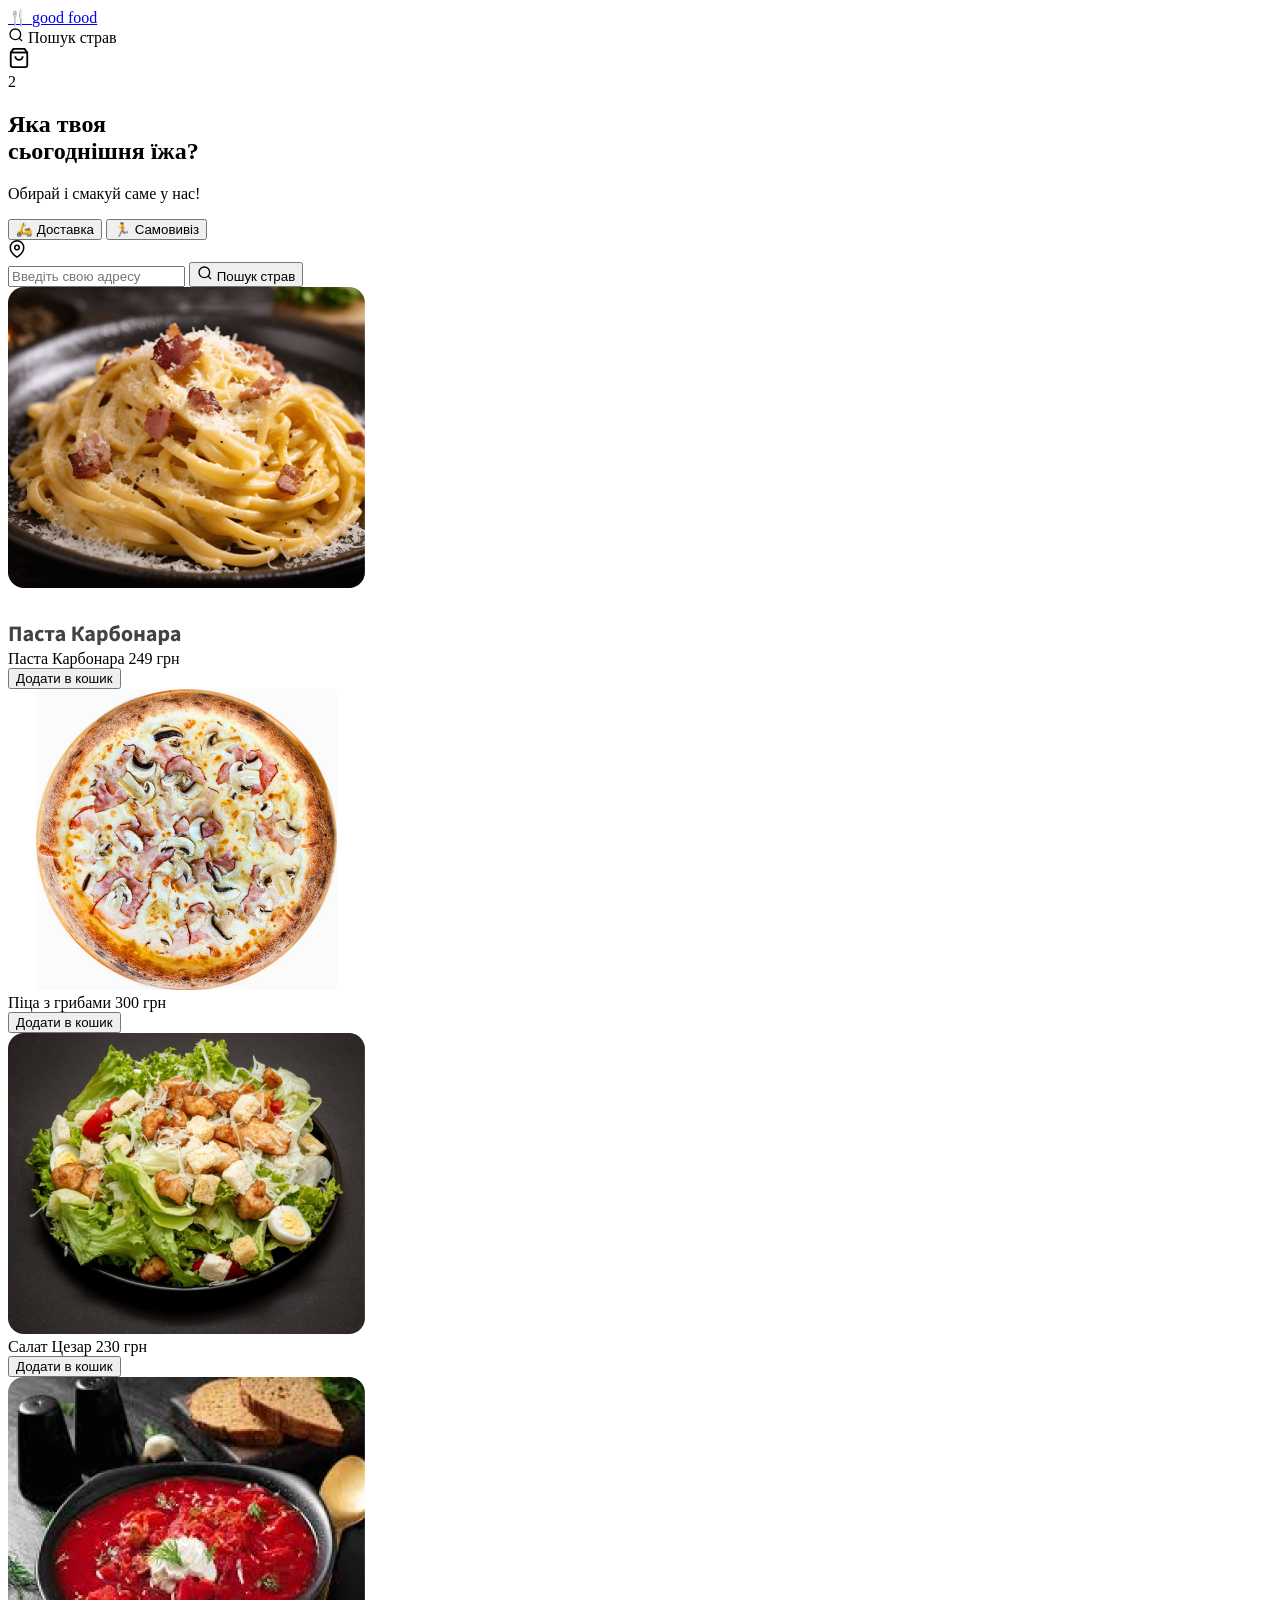
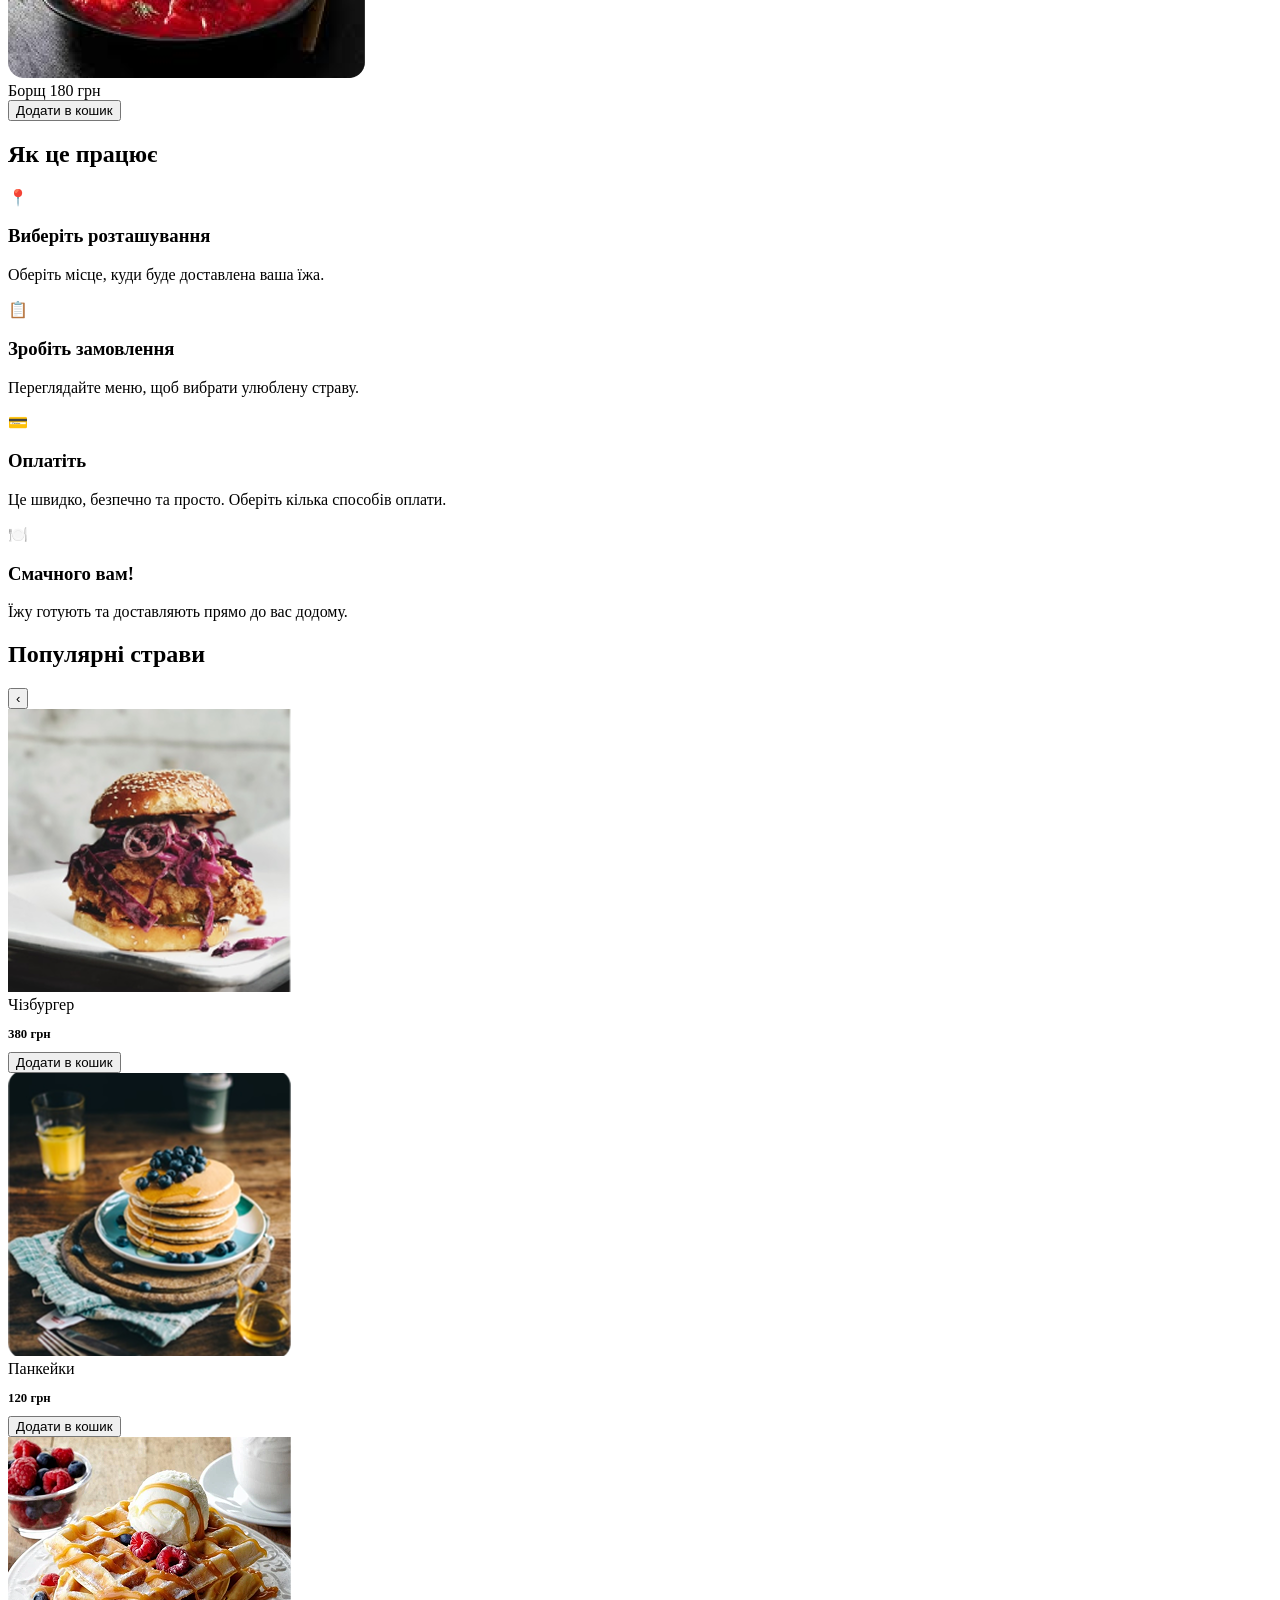
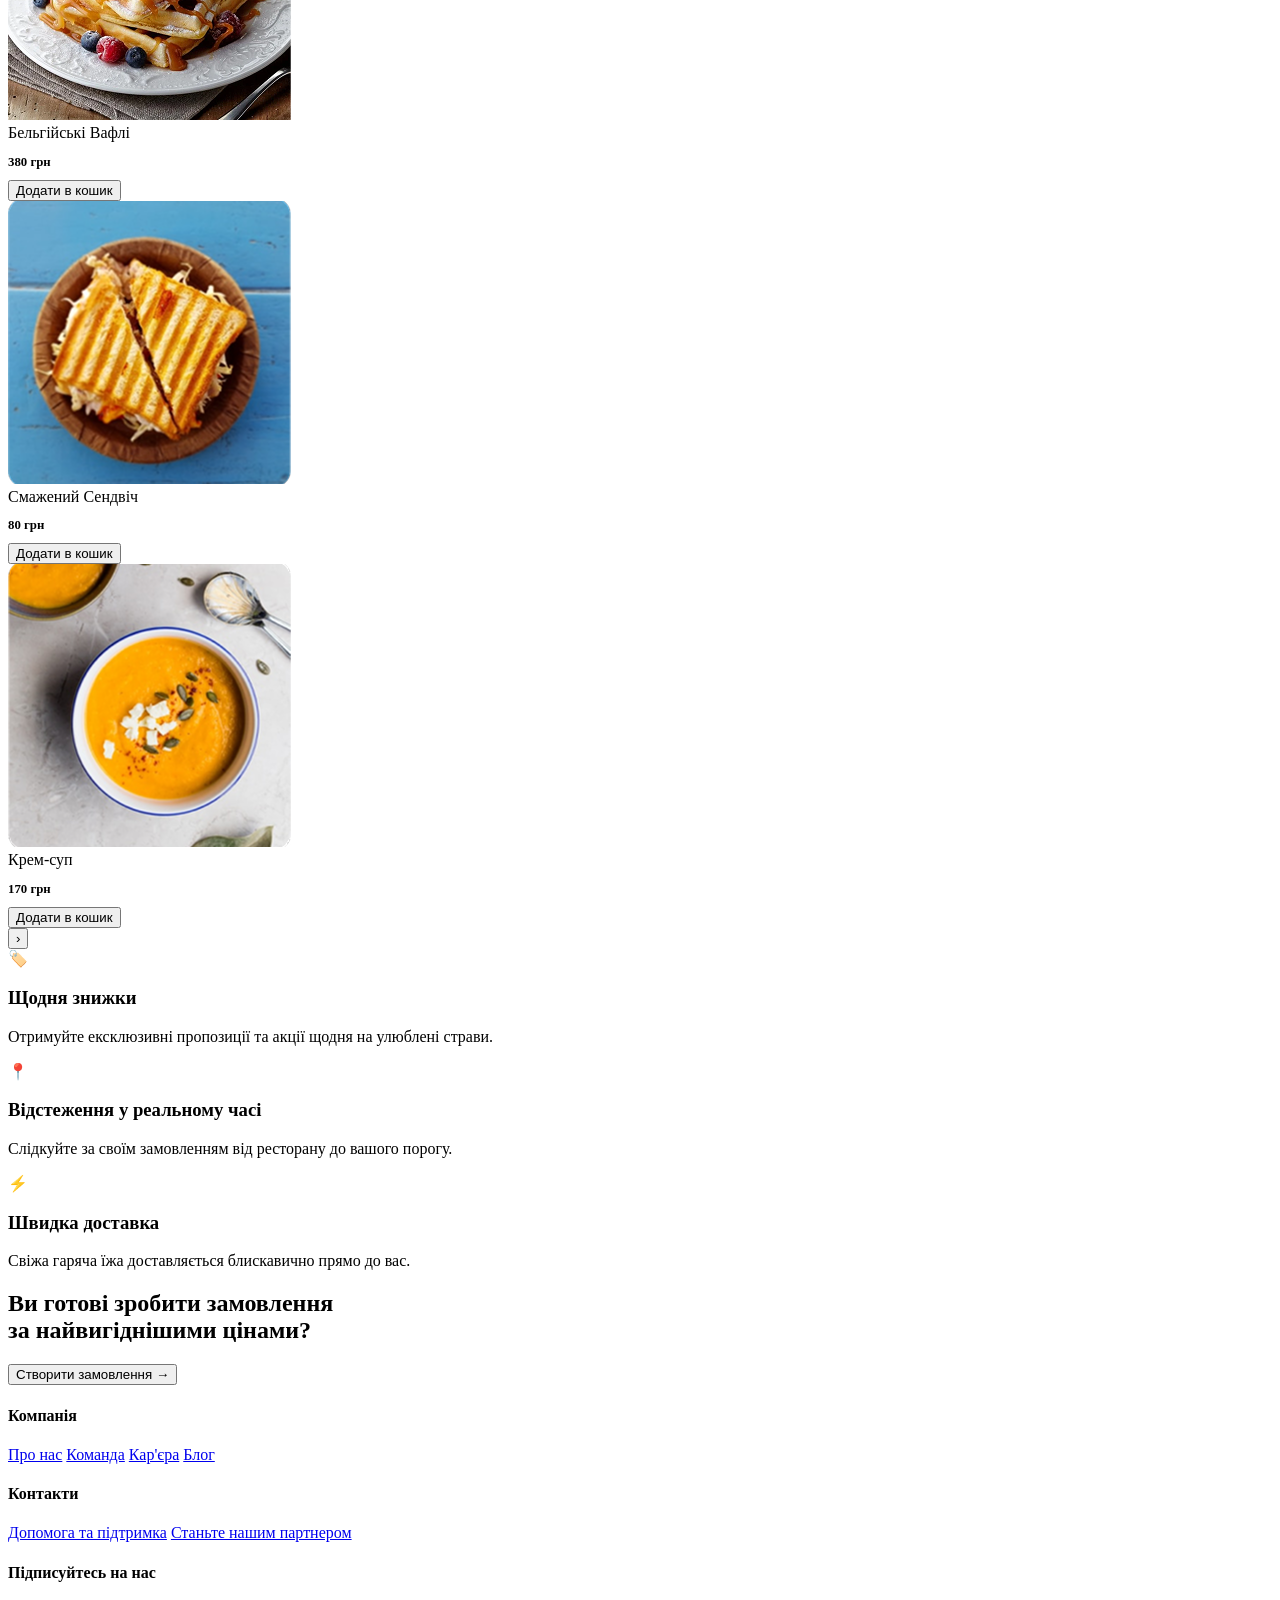
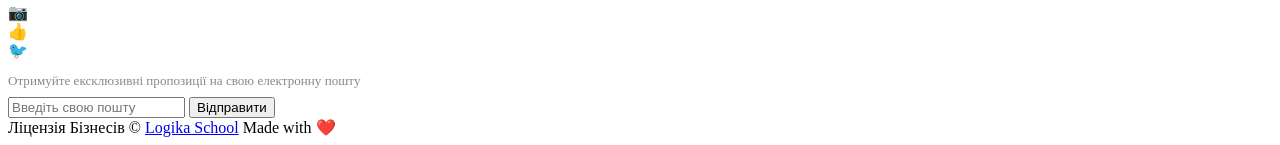
==== index.html @ 07106f4e "add" ====
<!DOCTYPE html>
<html lang="uk">
<head>
  <meta charset="UTF-8" />
  <meta name="viewport" content="width=device-width, initial-scale=1.0" />
  <title>Good Food — Яка твоя сьогоднішня їжа?</title>
  <link href="https://fonts.googleapis.com/css2?family=Nunito:wght@400;600;700;800;900&family=Playfair+Display:wght@700;900&display=swap" rel="stylesheet" />
  <link rel="stylesheet" href="style.css" />
</head>
<body>

<nav>
    <a class="logo" href="#">
        <span class="logo-icon">🍴</span>
        <span> good <span>food </span></span>
    </a>
    <div class="nav-right">
        <div class="nav-search">
            <svg width="16" height="16" fill="none" stroke="currentColor" stroke-width="2" viewBox="0 0 24 24"><circle cx="11" cy="11" r="8"/><path d="m21 21-4.35-4.35"/></svg>
      Пошук страв
    </div>
    <div class="nav-cart">
      <svg width="22" height="22" fill="none" stroke="currentColor" stroke-width="2" viewBox="0 0 24 24"><path d="M6 2 3 6v14a2 2 0 0 0 2 2h14a2 2 0 0 0 2-2V6l-3-4Z"/><line x1="3" y1="6" x2="21" y2="6"/><path d="M16 10a4 4 0 0 1-8 0"/></svg>
      <div class="cart-badge">2</div>
        </div>
    </div>
</nav>

<section class="hero">
    <div class="hero-content">
        <h1>Яка твоя<br>сьогоднішня їжа?</h1>
        <p class="hero-sub">Обирай і смакуй саме у нас!</p>
        <div class="delivery-tabs">
            <button class="tab-btn active">🛵 Доставка</button>
      <button class="tab-btn">🏃 Самовивіз</button>
    </div>
    <div class="search-bar">
      <div class="location-icon">
        <svg width="18" height="18" fill="none" stroke="currentColor" stroke-width="2" viewBox="0 0 24 24"><path d="M21 10c0 7-9 13-9 13s-9-6-9-13a9 9 0 0 1 18 0Z"/><circle cx="12" cy="10" r="3"/></svg>
      </div>
      <input type="text" placeholder="Введіть свою адресу" />
      <button class="search-btn">
        <svg width="16" height="16" fill="none" stroke="currentColor" stroke-width="2" viewBox="0 0 24 24"><circle cx="11" cy="11" r="8"/><path d="m21 21-4.35-4.35"/></svg>
        Пошук страв
      </button>
        </div>
    </div>
</section>

<section class="section">
  <div class="dishes-grid">

    <div class="dish-card">
      <img class="dish-img" src="./img/Flash Deal Card.png" alt="Паста Карбонара" />
      <div class="dish-info">
        <div class="dish-meta">
          <span class="dish-name">Паста Карбонара</span>
          <span class="dish-price">249 грн</span>
        </div>
        <button class="add-btn">Додати в кошик</button>
      </div>
    </div>

    <div class="dish-card">
      <img class="dish-img" src="./img/Flash Deal Card (1).png" alt="Піца з грибами" />
      <div class="dish-info">
        <div class="dish-meta">
          <span class="dish-name">Піца з грибами</span>
          <span class="dish-price">300 грн</span>
        </div>
        <button class="add-btn">Додати в кошик</button>
      </div>
    </div>

    <div class="dish-card">
      <img class="dish-img" src="./img/Flash Deal Card (2).png" alt="Салат Цезар" />
      <div class="dish-info">
        <div class="dish-meta">
          <span class="dish-name">Салат Цезар</span>
          <span class="dish-price">230 грн</span>
        </div>
        <button class="add-btn">Додати в кошик</button>
      </div>
    </div>

    <div class="dish-card">
      <img class="dish-img" src="./img/Flash Deal Card (3).png" alt="Борщ" />
      <div class="dish-info">
        <div class="dish-meta">
          <span class="dish-name">Борщ</span>
          <span class="dish-price">180 грн</span>
        </div>
        <button class="add-btn">Додати в кошик</button>
      </div>
    </div>

  </div>
</section>

<section class="how-section">
  <h2 class="section-title">Як це працює</h2>
  <div class="steps-grid">
    <div class="step">
      <div class="step-icon">📍</div>
      <h3>Виберіть розташування</h3>
      <p>Оберіть місце, куди буде доставлена ваша їжа.</p>
    </div>
    <div class="step">
      <div class="step-icon">📋</div>
      <h3>Зробіть замовлення</h3>
      <p>Переглядайте меню, щоб вибрати улюблену страву.</p>
    </div>
    <div class="step">
      <div class="step-icon">💳</div>
      <h3>Оплатіть</h3>
      <p>Це швидко, безпечно та просто. Оберіть кілька способів оплати.</p>
    </div>
    <div class="step">
      <div class="step-icon">🍽️</div>
      <h3>Смачного вам!</h3>
      <p>Їжу готують та доставляють прямо до вас додому.</p>
    </div>
  </div>
</section>

<section class="popular-section">
  <h2 class="section-title">Популярні страви</h2>
  <div class="carousel-wrapper">
    <button class="carousel-btn prev">&#8249;</button>
    <div class="carousel">

      <div class="dish-card">
        <img class="dish-img" src="./img/Rectangle 336.png" alt="Чізбургер" />
        <div class="dish-info">
          <div class="dish-meta">
            <span class="dish-name">Чізбургер</span>
          </div>
          <p style="font-size:.8rem;color:var(--gray);margin-bottom:10px;font-weight:700;">380 грн</p>
          <button class="add-btn">Додати в кошик</button>
        </div>
      </div>

      <div class="dish-card">
        <img class="dish-img" src="./img/Rectangle 336 (1).png" alt="Панкейки" />
        <div class="dish-info">
          <div class="dish-meta">
            <span class="dish-name">Панкейки</span>
          </div>
          <p style="font-size:.8rem;color:var(--gray);margin-bottom:10px;font-weight:700;">120 грн</p>
          <button class="add-btn">Додати в кошик</button>
        </div>
      </div>

      <div class="dish-card">
        <img class="dish-img" src="./img/Rectangle 336 (2).png" alt="Бельгійські Вафлі" />
        <div class="dish-info">
          <div class="dish-meta">
            <span class="dish-name">Бельгійські Вафлі</span>
          </div>
          <p style="font-size:.8rem;color:var(--gray);margin-bottom:10px;font-weight:700;">380 грн</p>
          <button class="add-btn">Додати в кошик</button>
        </div>
      </div>

      <div class="dish-card">
        <img class="dish-img" src="./img/Rectangle 336 (3).png" alt="Смажений Сендвіч" />
        <div class="dish-info">
          <div class="dish-meta">
            <span class="dish-name">Смажений Сендвіч</span>
          </div>
          <p style="font-size:.8rem;color:var(--gray);margin-bottom:10px;font-weight:700;">80 грн</p>
          <button class="add-btn">Додати в кошик</button>
        </div>
      </div>

      <div class="dish-card">
        <img class="dish-img" src="./img/Rectangle 336 (4).png" alt="Крем-суп" />
        <div class="dish-info">
          <div class="dish-meta">
            <span class="dish-name">Крем-суп</span>
          </div>
          <p style="font-size:.8rem;color:var(--gray);margin-bottom:10px;font-weight:700;">170 грн</p>
          <button class="add-btn">Додати в кошик</button>
        </div>
      </div>

    </div>
    <button class="carousel-btn next">&#8250;</button>
  </div>
</section>

<section class="perks-section">
  <div class="perks-banner">
    <div class="perk">
      <div class="perk-icon">🏷️</div>
      <div>
        <h3>Щодня знижки</h3>
        <p>Отримуйте ексклюзивні пропозиції та акції щодня на улюблені страви.</p>
      </div>
    </div>
    <div class="perk">
      <div class="perk-icon">📍</div>
      <div>
        <h3>Відстеження у реальному часі</h3>
        <p>Слідкуйте за своїм замовленням від ресторану до вашого порогу.</p>
      </div>
    </div>
    <div class="perk">
      <div class="perk-icon">⚡</div>
      <div>
        <h3>Швидка доставка</h3>
        <p>Свіжа гаряча їжа доставляється блискавично прямо до вас.</p>
      </div>
    </div>
  </div>
</section>

<section class="cta-section">
  <div class="cta-bg"></div>
  <div class="cta-content">
    <h2>Ви готові зробити замовлення<br>за найвигіднішими цінами?</h2>
    <button class="cta-btn">Створити замовлення &rarr;</button>
  </div>
</section>

<footer>
  <div class="footer-grid">
    <div class="footer-col">
      <h4>Компанія</h4>
      <a href="#">Про нас</a>
      <a href="#">Команда</a>
      <a href="#">Кар'єра</a>
      <a href="#">Блог</a>
    </div>
    <div class="footer-col">
      <h4>Контакти</h4>
      <a href="#">Допомога та підтримка</a>
      <a href="#">Станьте нашим партнером</a>
    </div>
    <div class="footer-col">
      <h4>Підписуйтесь на нас</h4>
      <div class="social-icons">
        <div class="social-icon">📷</div>
        <div class="social-icon">👍</div>
        <div class="social-icon">🐦</div>
      </div>
      <p style="font-size:.82rem;color:#888;margin-bottom:8px;">Отримуйте ексклюзивні пропозиції на свою електронну пошту</p>
      <div class="newsletter-row">
        <input type="email" placeholder="Введіть свою пошту" />
        <button class="newsletter-btn">Відправити</button>
      </div>
    </div>
  </div>
  <div class="footer-bottom">
    <span>Ліцензія Бізнесів &copy; <a href="#">Logika School</a></span>
    <span>Made with ❤️</span>
  </div>
</footer>

<script>
  // Delivery tabs
  document.querySelectorAll('.tab-btn').forEach(btn => {
    btn.addEventListener('click', () => {
      document.querySelectorAll('.tab-btn').forEach(b => b.classList.remove('active'));
      btn.classList.add('active');
    });
  });

  // Cart counter
  let count = 2;
  const badge = document.querySelector('.cart-badge');
  document.querySelectorAll('.add-btn').forEach(btn => {
    btn.addEventListener('click', () => {
      count++;
      badge.textContent = count;
      btn.textContent = '✓ Додано!';
      btn.style.background = 'var(--red-orange)';
      btn.style.color = 'white';
      setTimeout(() => {
        btn.textContent = 'Додати в кошик';
        btn.style.background = '';
        btn.style.color = '';
      }, 1500);
    });
  });
</script>
</body>
</html>
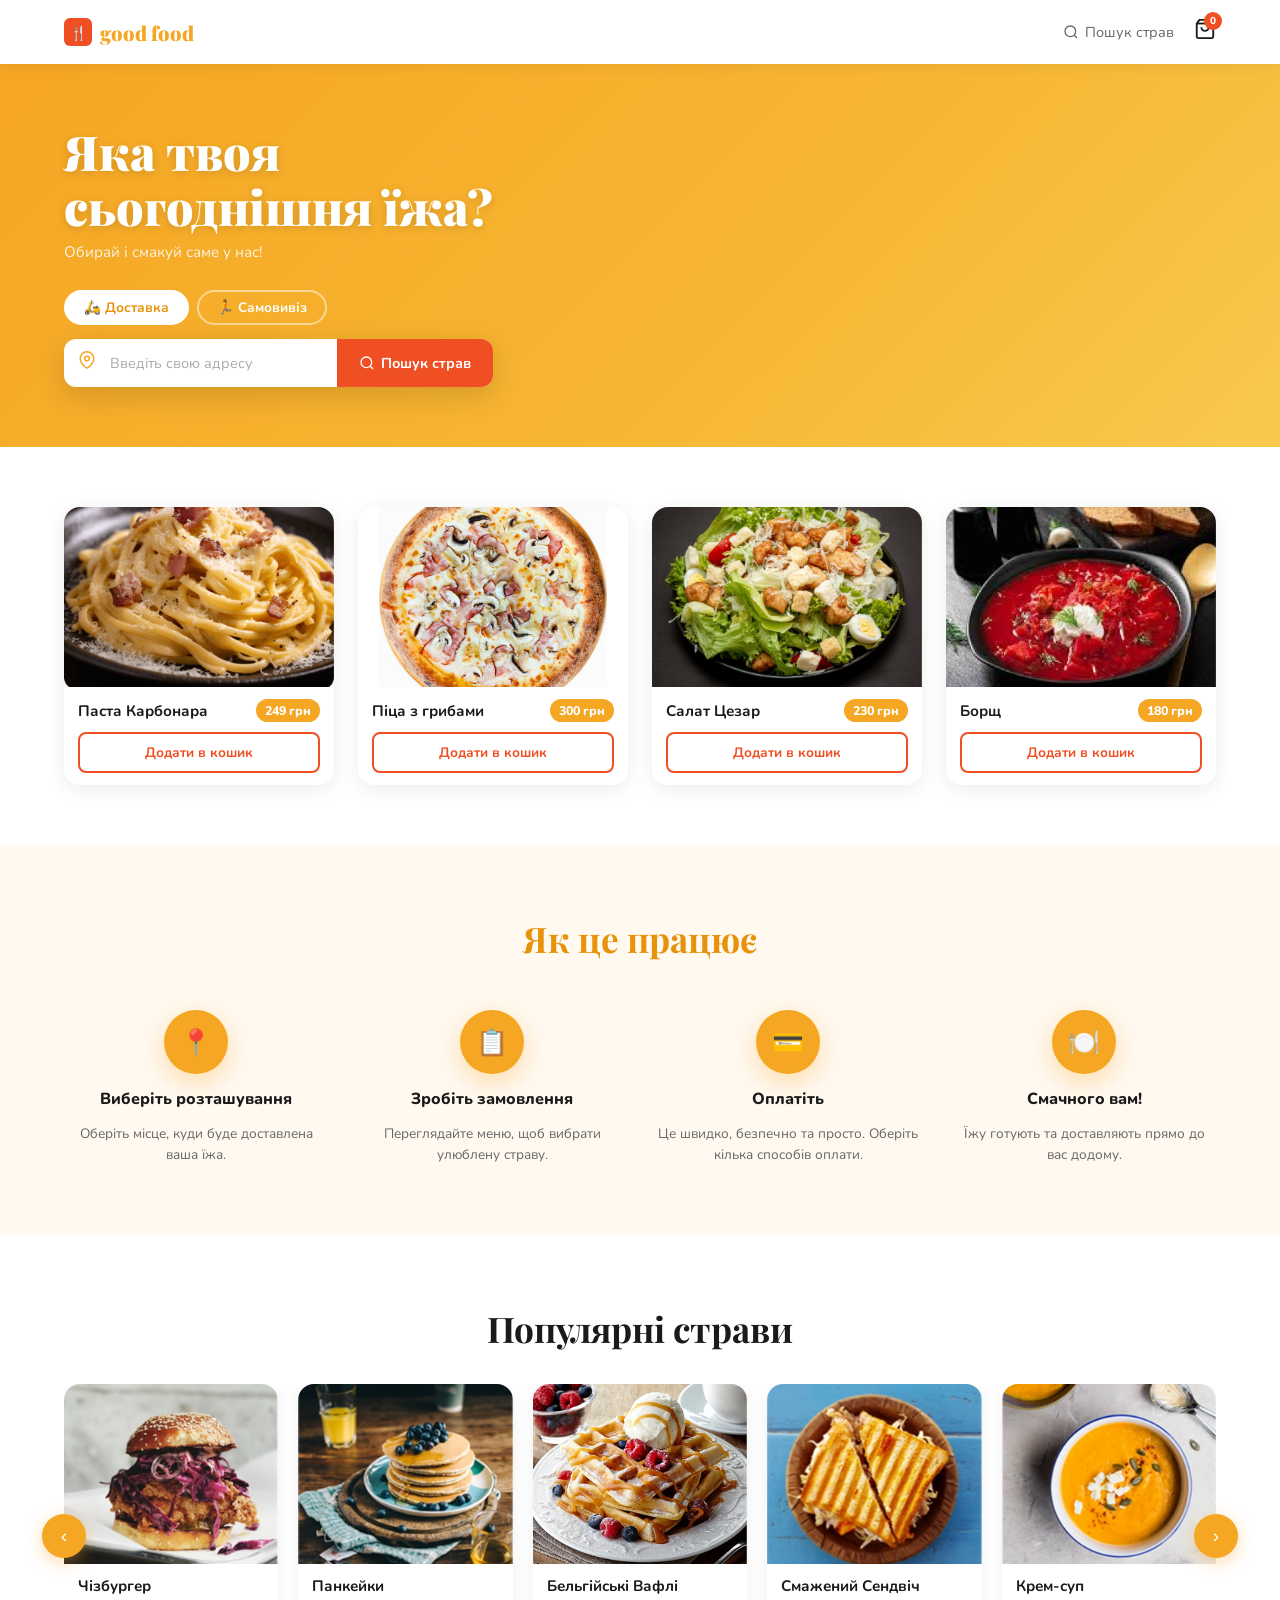
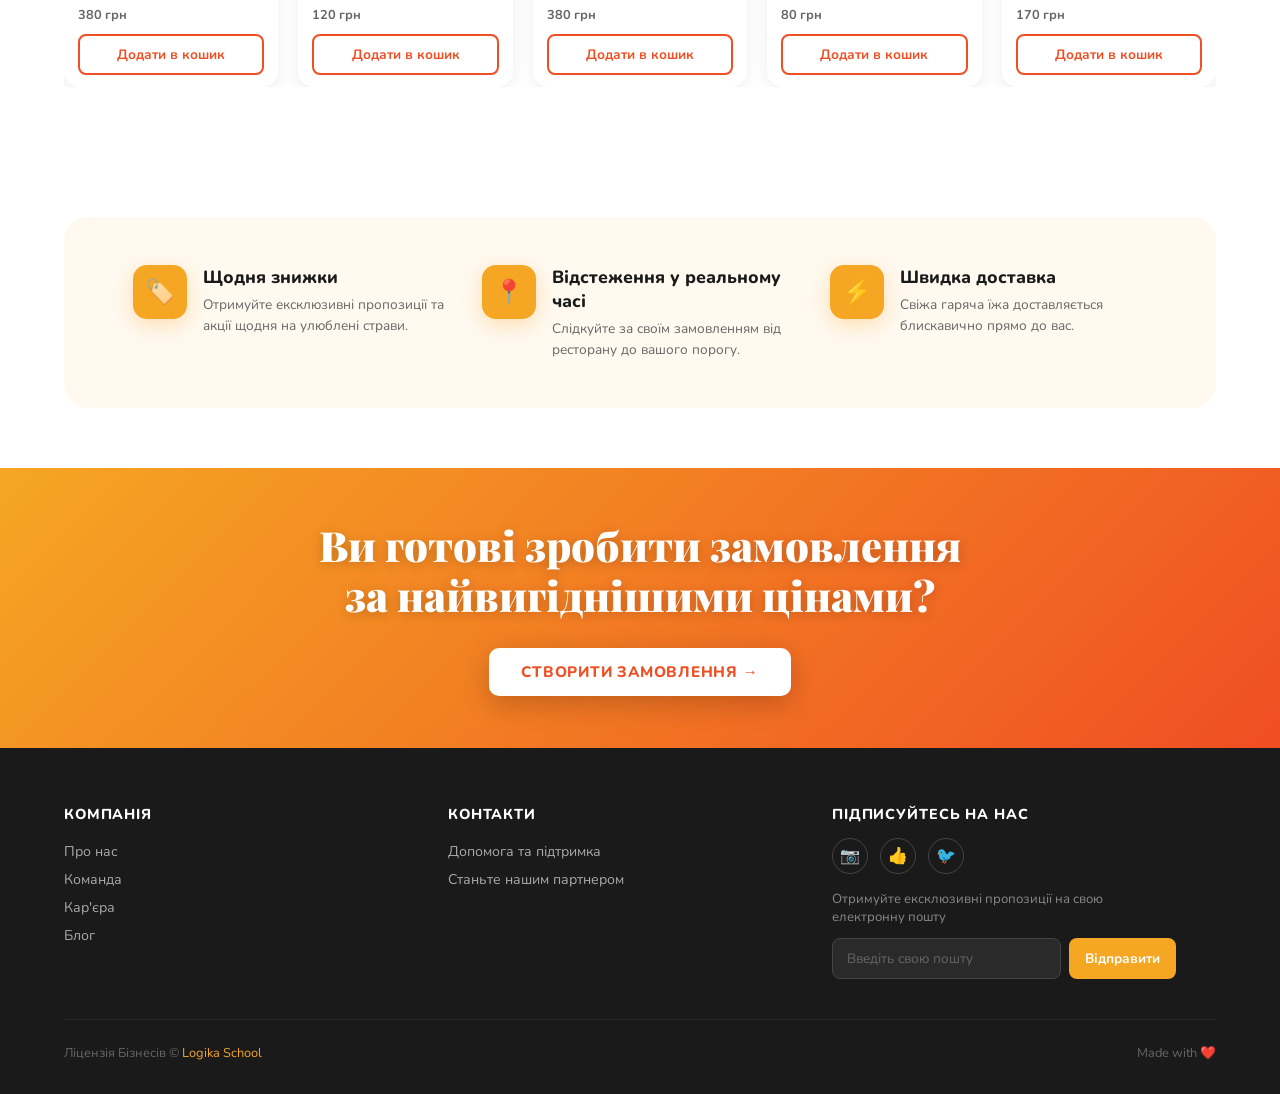
==== commit 66431c69: "add products.json and update index.html" ====
--- a/index.html
+++ b/index.html
@@ -10,28 +10,28 @@
 <body>
 
 <nav>
-    <a class="logo" href="#">
-        <span class="logo-icon">🍴</span>
-        <span> good <span>food </span></span>
-    </a>
-    <div class="nav-right">
-        <div class="nav-search">
-            <svg width="16" height="16" fill="none" stroke="currentColor" stroke-width="2" viewBox="0 0 24 24"><circle cx="11" cy="11" r="8"/><path d="m21 21-4.35-4.35"/></svg>
+  <a class="logo" href="#">
+    <span class="logo-icon">🍴</span>
+    <span>good <span>food</span></span>
+  </a>
+  <div class="nav-right">
+    <div class="nav-search">
+      <svg width="16" height="16" fill="none" stroke="currentColor" stroke-width="2" viewBox="0 0 24 24"><circle cx="11" cy="11" r="8"/><path d="m21 21-4.35-4.35"/></svg>
       Пошук страв
     </div>
     <div class="nav-cart">
       <svg width="22" height="22" fill="none" stroke="currentColor" stroke-width="2" viewBox="0 0 24 24"><path d="M6 2 3 6v14a2 2 0 0 0 2 2h14a2 2 0 0 0 2-2V6l-3-4Z"/><line x1="3" y1="6" x2="21" y2="6"/><path d="M16 10a4 4 0 0 1-8 0"/></svg>
-      <div class="cart-badge">2</div>
-        </div>
-    </div>
+      <div class="cart-badge">0</div>
+    </div>
+  </div>
 </nav>
 
 <section class="hero">
-    <div class="hero-content">
-        <h1>Яка твоя<br>сьогоднішня їжа?</h1>
-        <p class="hero-sub">Обирай і смакуй саме у нас!</p>
-        <div class="delivery-tabs">
-            <button class="tab-btn active">🛵 Доставка</button>
+  <div class="hero-content">
+    <h1>Яка твоя<br>сьогоднішня їжа?</h1>
+    <p class="hero-sub">Обирай і смакуй саме у нас!</p>
+    <div class="delivery-tabs">
+      <button class="tab-btn active">🛵 Доставка</button>
       <button class="tab-btn">🏃 Самовивіз</button>
     </div>
     <div class="search-bar">
@@ -43,58 +43,13 @@
         <svg width="16" height="16" fill="none" stroke="currentColor" stroke-width="2" viewBox="0 0 24 24"><circle cx="11" cy="11" r="8"/><path d="m21 21-4.35-4.35"/></svg>
         Пошук страв
       </button>
-        </div>
-    </div>
-</section>
-
+    </div>
+  </div>
+</section>
+
+<!-- Featured: картки рендеряться з products.json -->
 <section class="section">
-  <div class="dishes-grid">
-
-    <div class="dish-card">
-      <img class="dish-img" src="./img/Flash Deal Card.png" alt="Паста Карбонара" />
-      <div class="dish-info">
-        <div class="dish-meta">
-          <span class="dish-name">Паста Карбонара</span>
-          <span class="dish-price">249 грн</span>
-        </div>
-        <button class="add-btn">Додати в кошик</button>
-      </div>
-    </div>
-
-    <div class="dish-card">
-      <img class="dish-img" src="./img/Flash Deal Card (1).png" alt="Піца з грибами" />
-      <div class="dish-info">
-        <div class="dish-meta">
-          <span class="dish-name">Піца з грибами</span>
-          <span class="dish-price">300 грн</span>
-        </div>
-        <button class="add-btn">Додати в кошик</button>
-      </div>
-    </div>
-
-    <div class="dish-card">
-      <img class="dish-img" src="./img/Flash Deal Card (2).png" alt="Салат Цезар" />
-      <div class="dish-info">
-        <div class="dish-meta">
-          <span class="dish-name">Салат Цезар</span>
-          <span class="dish-price">230 грн</span>
-        </div>
-        <button class="add-btn">Додати в кошик</button>
-      </div>
-    </div>
-
-    <div class="dish-card">
-      <img class="dish-img" src="./img/Flash Deal Card (3).png" alt="Борщ" />
-      <div class="dish-info">
-        <div class="dish-meta">
-          <span class="dish-name">Борщ</span>
-          <span class="dish-price">180 грн</span>
-        </div>
-        <button class="add-btn">Додати в кошик</button>
-      </div>
-    </div>
-
-  </div>
+  <div class="dishes-grid" id="featured-grid"></div>
 </section>
 
 <section class="how-section">
@@ -123,68 +78,12 @@
   </div>
 </section>
 
+<!-- Popular: картки рендеряться з products.json -->
 <section class="popular-section">
   <h2 class="section-title">Популярні страви</h2>
   <div class="carousel-wrapper">
     <button class="carousel-btn prev">&#8249;</button>
-    <div class="carousel">
-
-      <div class="dish-card">
-        <img class="dish-img" src="./img/Rectangle 336.png" alt="Чізбургер" />
-        <div class="dish-info">
-          <div class="dish-meta">
-            <span class="dish-name">Чізбургер</span>
-          </div>
-          <p style="font-size:.8rem;color:var(--gray);margin-bottom:10px;font-weight:700;">380 грн</p>
-          <button class="add-btn">Додати в кошик</button>
-        </div>
-      </div>
-
-      <div class="dish-card">
-        <img class="dish-img" src="./img/Rectangle 336 (1).png" alt="Панкейки" />
-        <div class="dish-info">
-          <div class="dish-meta">
-            <span class="dish-name">Панкейки</span>
-          </div>
-          <p style="font-size:.8rem;color:var(--gray);margin-bottom:10px;font-weight:700;">120 грн</p>
-          <button class="add-btn">Додати в кошик</button>
-        </div>
-      </div>
-
-      <div class="dish-card">
-        <img class="dish-img" src="./img/Rectangle 336 (2).png" alt="Бельгійські Вафлі" />
-        <div class="dish-info">
-          <div class="dish-meta">
-            <span class="dish-name">Бельгійські Вафлі</span>
-          </div>
-          <p style="font-size:.8rem;color:var(--gray);margin-bottom:10px;font-weight:700;">380 грн</p>
-          <button class="add-btn">Додати в кошик</button>
-        </div>
-      </div>
-
-      <div class="dish-card">
-        <img class="dish-img" src="./img/Rectangle 336 (3).png" alt="Смажений Сендвіч" />
-        <div class="dish-info">
-          <div class="dish-meta">
-            <span class="dish-name">Смажений Сендвіч</span>
-          </div>
-          <p style="font-size:.8rem;color:var(--gray);margin-bottom:10px;font-weight:700;">80 грн</p>
-          <button class="add-btn">Додати в кошик</button>
-        </div>
-      </div>
-
-      <div class="dish-card">
-        <img class="dish-img" src="./img/Rectangle 336 (4).png" alt="Крем-суп" />
-        <div class="dish-info">
-          <div class="dish-meta">
-            <span class="dish-name">Крем-суп</span>
-          </div>
-          <p style="font-size:.8rem;color:var(--gray);margin-bottom:10px;font-weight:700;">170 грн</p>
-          <button class="add-btn">Додати в кошик</button>
-        </div>
-      </div>
-
-    </div>
+    <div class="carousel" id="popular-carousel"></div>
     <button class="carousel-btn next">&#8250;</button>
   </div>
 </section>
@@ -258,31 +157,73 @@
 </footer>
 
 <script>
-  // Delivery tabs
+  // ─── Завантаження продуктів з JSON ───
+  let cartCount = 0;
+  const badge = document.querySelector('.cart-badge');
+
+  function createFeaturedCard(p) {
+    return `
+      <div class="dish-card">
+        <img class="dish-img" src="${p.image}" alt="${p.name}" />
+        <div class="dish-info">
+          <div class="dish-meta">
+            <span class="dish-name">${p.name}</span>
+            <span class="dish-price">${p.price} грн</span>
+          </div>
+          <button class="add-btn">Додати в кошик</button>
+        </div>
+      </div>`;
+  }
+
+  function createPopularCard(p) {
+    return `
+      <div class="dish-card">
+        <img class="dish-img" src="${p.image}" alt="${p.name}" />
+        <div class="dish-info">
+          <div class="dish-meta">
+            <span class="dish-name">${p.name}</span>
+          </div>
+          <p style="font-size:.8rem;color:var(--gray);margin-bottom:10px;font-weight:700;">${p.price} грн</p>
+          <button class="add-btn">Додати в кошик</button>
+        </div>
+      </div>`;
+  }
+
+  function bindAddButtons() {
+    document.querySelectorAll('.add-btn').forEach(btn => {
+      btn.addEventListener('click', () => {
+        cartCount++;
+        badge.textContent = cartCount;
+        btn.textContent = '✓ Додано!';
+        btn.style.background = 'var(--red-orange)';
+        btn.style.color = 'white';
+        setTimeout(() => {
+          btn.textContent = 'Додати в кошик';
+          btn.style.background = '';
+          btn.style.color = '';
+        }, 1500);
+      });
+    });
+  }
+
+  fetch('products.json')
+    .then(res => res.json())
+    .then(data => {
+      document.getElementById('featured-grid').innerHTML =
+        data.featured.map(createFeaturedCard).join('');
+      document.getElementById('popular-carousel').innerHTML =
+        data.popular.map(createPopularCard).join('');
+      bindAddButtons();
+    })
+    .catch(err => console.error('Помилка завантаження products.json:', err));
+
+  // ─── Delivery tabs ───
   document.querySelectorAll('.tab-btn').forEach(btn => {
     btn.addEventListener('click', () => {
       document.querySelectorAll('.tab-btn').forEach(b => b.classList.remove('active'));
       btn.classList.add('active');
     });
   });
-
-  // Cart counter
-  let count = 2;
-  const badge = document.querySelector('.cart-badge');
-  document.querySelectorAll('.add-btn').forEach(btn => {
-    btn.addEventListener('click', () => {
-      count++;
-      badge.textContent = count;
-      btn.textContent = '✓ Додано!';
-      btn.style.background = 'var(--red-orange)';
-      btn.style.color = 'white';
-      setTimeout(() => {
-        btn.textContent = 'Додати в кошик';
-        btn.style.background = '';
-        btn.style.color = '';
-      }, 1500);
-    });
-  });
 </script>
 </body>
 </html>
--- a/style.css
+++ b/style.css
@@ -0,0 +1,653 @@
+*, *::before, *::after { box-sizing: border-box; margin: 0; padding: 0; }
+
+:root {
+  --orange: #f5a623;
+  --orange-dark: #e8920a;
+  --red-orange: #f04e23;
+  --cream: #fff9f0;
+  --dark: #1a1a1a;
+  --gray: #666;
+  --light-gray: #f5f5f5;
+  --white: #ffffff;
+}
+
+body {
+  font-family: 'Nunito', sans-serif;
+  color: var(--dark);
+  background: var(--white);
+  overflow-x: hidden;
+}
+
+/* ─── NAVBAR ─── */
+nav {
+  position: sticky;
+  top: 0;
+  z-index: 100;
+  background: var(--white);
+  box-shadow: 0 2px 12px rgba(0,0,0,.07);
+  display: flex;
+  align-items: center;
+  justify-content: space-between;
+  padding: 0 5%;
+  height: 64px;
+}
+
+.logo {
+  display: flex;
+  align-items: center;
+  gap: 8px;
+  font-family: 'Playfair Display', serif;
+  font-size: 1.25rem;
+  font-weight: 900;
+  color: var(--dark);
+  text-decoration: none;
+}
+
+.logo-icon {
+  width: 28px;
+  height: 28px;
+  background: var(--red-orange);
+  border-radius: 6px;
+  display: flex;
+  align-items: center;
+  justify-content: center;
+  color: white;
+  font-size: 14px;
+}
+
+.logo span { color: var(--orange); }
+
+.nav-right {
+  display: flex;
+  align-items: center;
+  gap: 20px;
+}
+
+.nav-search {
+  display: flex;
+  align-items: center;
+  gap: 6px;
+  font-size: .9rem;
+  color: var(--gray);
+  cursor: pointer;
+  transition: color .2s;
+}
+
+.nav-search:hover { color: var(--orange); }
+
+.nav-cart {
+  position: relative;
+  cursor: pointer;
+}
+
+.nav-cart svg { color: var(--dark); }
+
+.cart-badge {
+  position: absolute;
+  top: -6px;
+  right: -6px;
+  background: var(--red-orange);
+  color: white;
+  font-size: 10px;
+  font-weight: 800;
+  width: 18px;
+  height: 18px;
+  border-radius: 50%;
+  display: flex;
+  align-items: center;
+  justify-content: center;
+}
+
+/* ─── HERO ─── */
+.hero {
+  background: linear-gradient(135deg, #f5a623 0%, #f7b733 60%, #f9c94e 100%);
+  min-height: 380px;
+  display: flex;
+  align-items: center;
+  padding: 60px 5%;
+  position: relative;
+  overflow: hidden;
+}
+
+.hero::after {
+  content: '';
+  position: absolute;
+  right: 0; top: 0;
+  width: 50%;
+  height: 100%;
+  background: url('https://images.unsplash.com/photo-1569050467447-ce54b3bbc37d?w=800&q=80') center/cover no-repeat;
+  mask-image: linear-gradient(to left, rgba(0,0,0,.6) 0%, transparent 100%);
+  -webkit-mask-image: linear-gradient(to left, rgba(0,0,0,.6) 0%, transparent 100%);
+}
+
+.hero-content { position: relative; z-index: 2; max-width: 520px; }
+
+.hero h1 {
+  font-family: 'Playfair Display', serif;
+  font-size: clamp(2rem, 4vw, 3rem);
+  font-weight: 900;
+  color: var(--white);
+  line-height: 1.15;
+  margin-bottom: 8px;
+  text-shadow: 0 2px 8px rgba(0,0,0,.15);
+}
+
+.hero-sub {
+  font-size: .95rem;
+  color: rgba(255,255,255,.85);
+  margin-bottom: 28px;
+}
+
+.delivery-tabs {
+  display: flex;
+  gap: 8px;
+  margin-bottom: 14px;
+}
+
+.tab-btn {
+  padding: 6px 18px;
+  border-radius: 20px;
+  border: 2px solid rgba(255,255,255,.5);
+  background: transparent;
+  color: white;
+  font-family: 'Nunito', sans-serif;
+  font-size: .85rem;
+  font-weight: 700;
+  cursor: pointer;
+  transition: all .2s;
+}
+
+.tab-btn.active {
+  background: white;
+  color: var(--orange-dark);
+  border-color: white;
+}
+
+.search-bar {
+  display: flex;
+  align-items: center;
+  background: white;
+  border-radius: 12px;
+  overflow: hidden;
+  box-shadow: 0 8px 30px rgba(0,0,0,.15);
+}
+
+.search-bar .location-icon {
+  padding: 0 14px;
+  color: var(--orange);
+}
+
+.search-bar input {
+  flex: 1;
+  border: none;
+  outline: none;
+  font-family: 'Nunito', sans-serif;
+  font-size: .9rem;
+  padding: 14px 0;
+  background: transparent;
+  color: var(--dark);
+}
+
+.search-bar input::placeholder { color: #aaa; }
+
+.search-btn {
+  background: var(--red-orange);
+  color: white;
+  border: none;
+  padding: 14px 22px;
+  font-family: 'Nunito', sans-serif;
+  font-size: .9rem;
+  font-weight: 700;
+  cursor: pointer;
+  display: flex;
+  align-items: center;
+  gap: 6px;
+  transition: background .2s;
+}
+
+.search-btn:hover { background: #d94218; }
+
+/* ─── FEATURED DISHES ─── */
+.section { padding: 60px 5%; }
+
+.dishes-grid {
+  display: grid;
+  grid-template-columns: repeat(4, 1fr);
+  gap: 24px;
+}
+
+.dish-card {
+  border-radius: 16px;
+  overflow: hidden;
+  background: white;
+  box-shadow: 0 4px 20px rgba(0,0,0,.08);
+  transition: transform .25s, box-shadow .25s;
+  cursor: pointer;
+}
+
+.dish-card:hover {
+  transform: translateY(-6px);
+  box-shadow: 0 12px 36px rgba(0,0,0,.14);
+}
+
+.dish-img {
+  width: 100%;
+  height: 180px;
+  object-fit: cover;
+  display: block;
+}
+
+.dish-info {
+  padding: 12px 14px;
+}
+
+.dish-meta {
+  display: flex;
+  align-items: center;
+  justify-content: space-between;
+  margin-bottom: 10px;
+}
+
+.dish-name {
+  font-size: .95rem;
+  font-weight: 700;
+  color: var(--dark);
+}
+
+.dish-price {
+  background: var(--orange);
+  color: white;
+  font-size: .78rem;
+  font-weight: 800;
+  padding: 3px 9px;
+  border-radius: 20px;
+  white-space: nowrap;
+}
+
+.add-btn {
+  width: 100%;
+  padding: 9px;
+  background: transparent;
+  border: 2px solid var(--red-orange);
+  color: var(--red-orange);
+  border-radius: 8px;
+  font-family: 'Nunito', sans-serif;
+  font-size: .85rem;
+  font-weight: 700;
+  cursor: pointer;
+  transition: all .2s;
+}
+
+.add-btn:hover {
+  background: var(--red-orange);
+  color: white;
+}
+
+/* ─── HOW IT WORKS ─── */
+.how-section {
+  background: var(--cream);
+  padding: 70px 5%;
+  text-align: center;
+}
+
+.section-title {
+  font-family: 'Playfair Display', serif;
+  font-size: clamp(1.5rem, 3vw, 2.2rem);
+  font-weight: 700;
+  color: var(--orange-dark);
+  margin-bottom: 48px;
+}
+
+.steps-grid {
+  display: grid;
+  grid-template-columns: repeat(4, 1fr);
+  gap: 32px;
+}
+
+.step {
+  display: flex;
+  flex-direction: column;
+  align-items: center;
+  gap: 14px;
+}
+
+.step-icon {
+  width: 64px;
+  height: 64px;
+  background: var(--orange);
+  border-radius: 50%;
+  display: flex;
+  align-items: center;
+  justify-content: center;
+  color: white;
+  font-size: 1.6rem;
+  box-shadow: 0 8px 24px rgba(245,166,35,.35);
+  transition: transform .2s;
+}
+
+.step:hover .step-icon { transform: scale(1.1); }
+
+.step h3 {
+  font-size: 1rem;
+  font-weight: 800;
+}
+
+.step p {
+  font-size: .85rem;
+  color: var(--gray);
+  line-height: 1.5;
+}
+
+/* ─── POPULAR ─── */
+.popular-section { padding: 70px 5%; }
+
+.popular-section .section-title {
+  color: var(--dark);
+  text-align: center;
+  margin-bottom: 32px;
+}
+
+.carousel-wrapper {
+  position: relative;
+}
+
+.carousel {
+  display: grid;
+  grid-template-columns: repeat(5, 1fr);
+  gap: 20px;
+  overflow: hidden;
+}
+
+.carousel .dish-card { box-shadow: 0 4px 16px rgba(0,0,0,.07); }
+
+.carousel-btn {
+  position: absolute;
+  top: 50%;
+  transform: translateY(-50%);
+  width: 44px;
+  height: 44px;
+  border-radius: 50%;
+  border: none;
+  background: var(--orange);
+  color: white;
+  font-size: 1.2rem;
+  cursor: pointer;
+  z-index: 5;
+  display: flex;
+  align-items: center;
+  justify-content: center;
+  box-shadow: 0 4px 16px rgba(245,166,35,.4);
+  transition: background .2s, transform .2s;
+}
+
+.carousel-btn:hover {
+  background: var(--orange-dark);
+  transform: translateY(-50%) scale(1.08);
+}
+
+.carousel-btn.prev { left: -22px; }
+.carousel-btn.next { right: -22px; }
+
+/* ─── PERKS ─── */
+.perks-section {
+  padding: 60px 5%;
+}
+
+.perks-banner {
+  background: var(--cream);
+  border-radius: 24px;
+  padding: 48px 6%;
+  display: grid;
+  grid-template-columns: repeat(3, 1fr);
+  gap: 32px;
+}
+
+.perk {
+  display: flex;
+  align-items: flex-start;
+  gap: 16px;
+}
+
+.perk-icon {
+  width: 54px;
+  height: 54px;
+  background: var(--orange);
+  border-radius: 14px;
+  flex-shrink: 0;
+  display: flex;
+  align-items: center;
+  justify-content: center;
+  font-size: 1.5rem;
+  color: white;
+  box-shadow: 0 6px 20px rgba(245,166,35,.3);
+}
+
+.perk h3 {
+  font-size: 1.1rem;
+  font-weight: 800;
+  margin-bottom: 6px;
+}
+
+.perk p {
+  font-size: .85rem;
+  color: var(--gray);
+  line-height: 1.5;
+}
+
+/* ─── CTA ─── */
+.cta-section {
+  position: relative;
+  overflow: hidden;
+  min-height: 280px;
+  display: flex;
+  align-items: center;
+  justify-content: center;
+  text-align: center;
+}
+
+.cta-bg {
+  position: absolute;
+  inset: 0;
+  background: linear-gradient(135deg, #f5a623 0%, #f04e23 100%);
+  z-index: 0;
+}
+
+.cta-bg::before {
+  content: '';
+  position: absolute;
+  left: -40px;
+  top: -30px;
+  width: 340px;
+  height: 340px;
+  background: url('https://images.unsplash.com/photo-1512621776951-a57141f2eefd?w=500&q=80') center/cover no-repeat;
+  border-radius: 50%;
+  opacity: .35;
+}
+
+.cta-bg::after {
+  content: '';
+  position: absolute;
+  right: -40px;
+  bottom: -30px;
+  width: 300px;
+  height: 300px;
+  background: url('https://images.unsplash.com/photo-1585109649139-366815a0d713?w=500&q=80') center/cover no-repeat;
+  border-radius: 50%;
+  opacity: .35;
+}
+
+.cta-content {
+  position: relative;
+  z-index: 2;
+  padding: 40px 20px;
+}
+
+.cta-content h2 {
+  font-family: 'Playfair Display', serif;
+  font-size: clamp(1.6rem, 3.5vw, 2.6rem);
+  font-weight: 900;
+  color: white;
+  line-height: 1.2;
+  margin-bottom: 28px;
+  text-shadow: 0 2px 12px rgba(0,0,0,.2);
+}
+
+.cta-btn {
+  display: inline-flex;
+  align-items: center;
+  gap: 8px;
+  background: white;
+  color: var(--red-orange);
+  font-family: 'Nunito', sans-serif;
+  font-size: .95rem;
+  font-weight: 800;
+  padding: 14px 32px;
+  border-radius: 10px;
+  border: none;
+  cursor: pointer;
+  text-transform: uppercase;
+  letter-spacing: .05em;
+  box-shadow: 0 8px 28px rgba(0,0,0,.2);
+  transition: transform .2s, box-shadow .2s;
+}
+
+.cta-btn:hover {
+  transform: translateY(-3px);
+  box-shadow: 0 14px 36px rgba(0,0,0,.25);
+}
+
+/* ─── FOOTER ─── */
+footer {
+  background: #1a1a1a;
+  color: #ccc;
+  padding: 56px 5% 32px;
+}
+
+.footer-grid {
+  display: grid;
+  grid-template-columns: 1fr 1fr 1fr auto;
+  gap: 40px;
+  margin-bottom: 40px;
+}
+
+.footer-col h4 {
+  font-size: .9rem;
+  font-weight: 800;
+  color: white;
+  margin-bottom: 14px;
+  text-transform: uppercase;
+  letter-spacing: .06em;
+}
+
+.footer-col a {
+  display: block;
+  color: #aaa;
+  text-decoration: none;
+  font-size: .88rem;
+  line-height: 2;
+  transition: color .2s;
+}
+
+.footer-col a:hover { color: var(--orange); }
+
+.social-icons {
+  display: flex;
+  gap: 12px;
+  margin-bottom: 16px;
+}
+
+.social-icon {
+  width: 36px;
+  height: 36px;
+  border-radius: 50%;
+  border: 1px solid #444;
+  display: flex;
+  align-items: center;
+  justify-content: center;
+  font-size: 1rem;
+  color: #aaa;
+  cursor: pointer;
+  transition: all .2s;
+}
+
+.social-icon:hover {
+  background: var(--orange);
+  border-color: var(--orange);
+  color: white;
+}
+
+.newsletter-row {
+  display: flex;
+  gap: 8px;
+  margin-top: 12px;
+}
+
+.newsletter-row input {
+  flex: 1;
+  padding: 10px 14px;
+  border-radius: 8px;
+  border: 1px solid #444;
+  background: #2a2a2a;
+  color: white;
+  font-family: 'Nunito', sans-serif;
+  font-size: .85rem;
+  outline: none;
+}
+
+.newsletter-row input::placeholder { color: #666; }
+
+.newsletter-btn {
+  background: var(--orange);
+  color: white;
+  border: none;
+  border-radius: 8px;
+  padding: 10px 16px;
+  font-family: 'Nunito', sans-serif;
+  font-weight: 700;
+  font-size: .85rem;
+  cursor: pointer;
+  transition: background .2s;
+}
+
+.newsletter-btn:hover { background: var(--orange-dark); }
+
+.footer-bottom {
+  border-top: 1px solid #2a2a2a;
+  padding-top: 24px;
+  display: flex;
+  align-items: center;
+  justify-content: space-between;
+  font-size: .8rem;
+  color: #666;
+}
+
+.footer-bottom a { color: var(--orange); text-decoration: none; }
+
+/* ─── ANIMATIONS ─── */
+@keyframes fadeUp {
+  from { opacity: 0; transform: translateY(24px); }
+  to   { opacity: 1; transform: translateY(0); }
+}
+
+.hero-content { animation: fadeUp .7s ease both; }
+.dish-card { animation: fadeUp .5s ease both; }
+.dish-card:nth-child(2) { animation-delay: .08s; }
+.dish-card:nth-child(3) { animation-delay: .16s; }
+.dish-card:nth-child(4) { animation-delay: .24s; }
+
+/* ─── RESPONSIVE ─── */
+@media (max-width: 960px) {
+  .dishes-grid { grid-template-columns: repeat(2, 1fr); }
+  .steps-grid { grid-template-columns: repeat(2, 1fr); }
+  .carousel { grid-template-columns: repeat(3, 1fr); }
+  .perks-banner { grid-template-columns: 1fr; }
+  .footer-grid { grid-template-columns: 1fr 1fr; }
+}
+
+@media (max-width: 600px) {
+  .dishes-grid { grid-template-columns: 1fr; }
+  .steps-grid { grid-template-columns: 1fr; }
+  .carousel { grid-template-columns: repeat(2, 1fr); }
+  .footer-grid { grid-template-columns: 1fr; }
+  nav { padding: 0 4%; }
+}
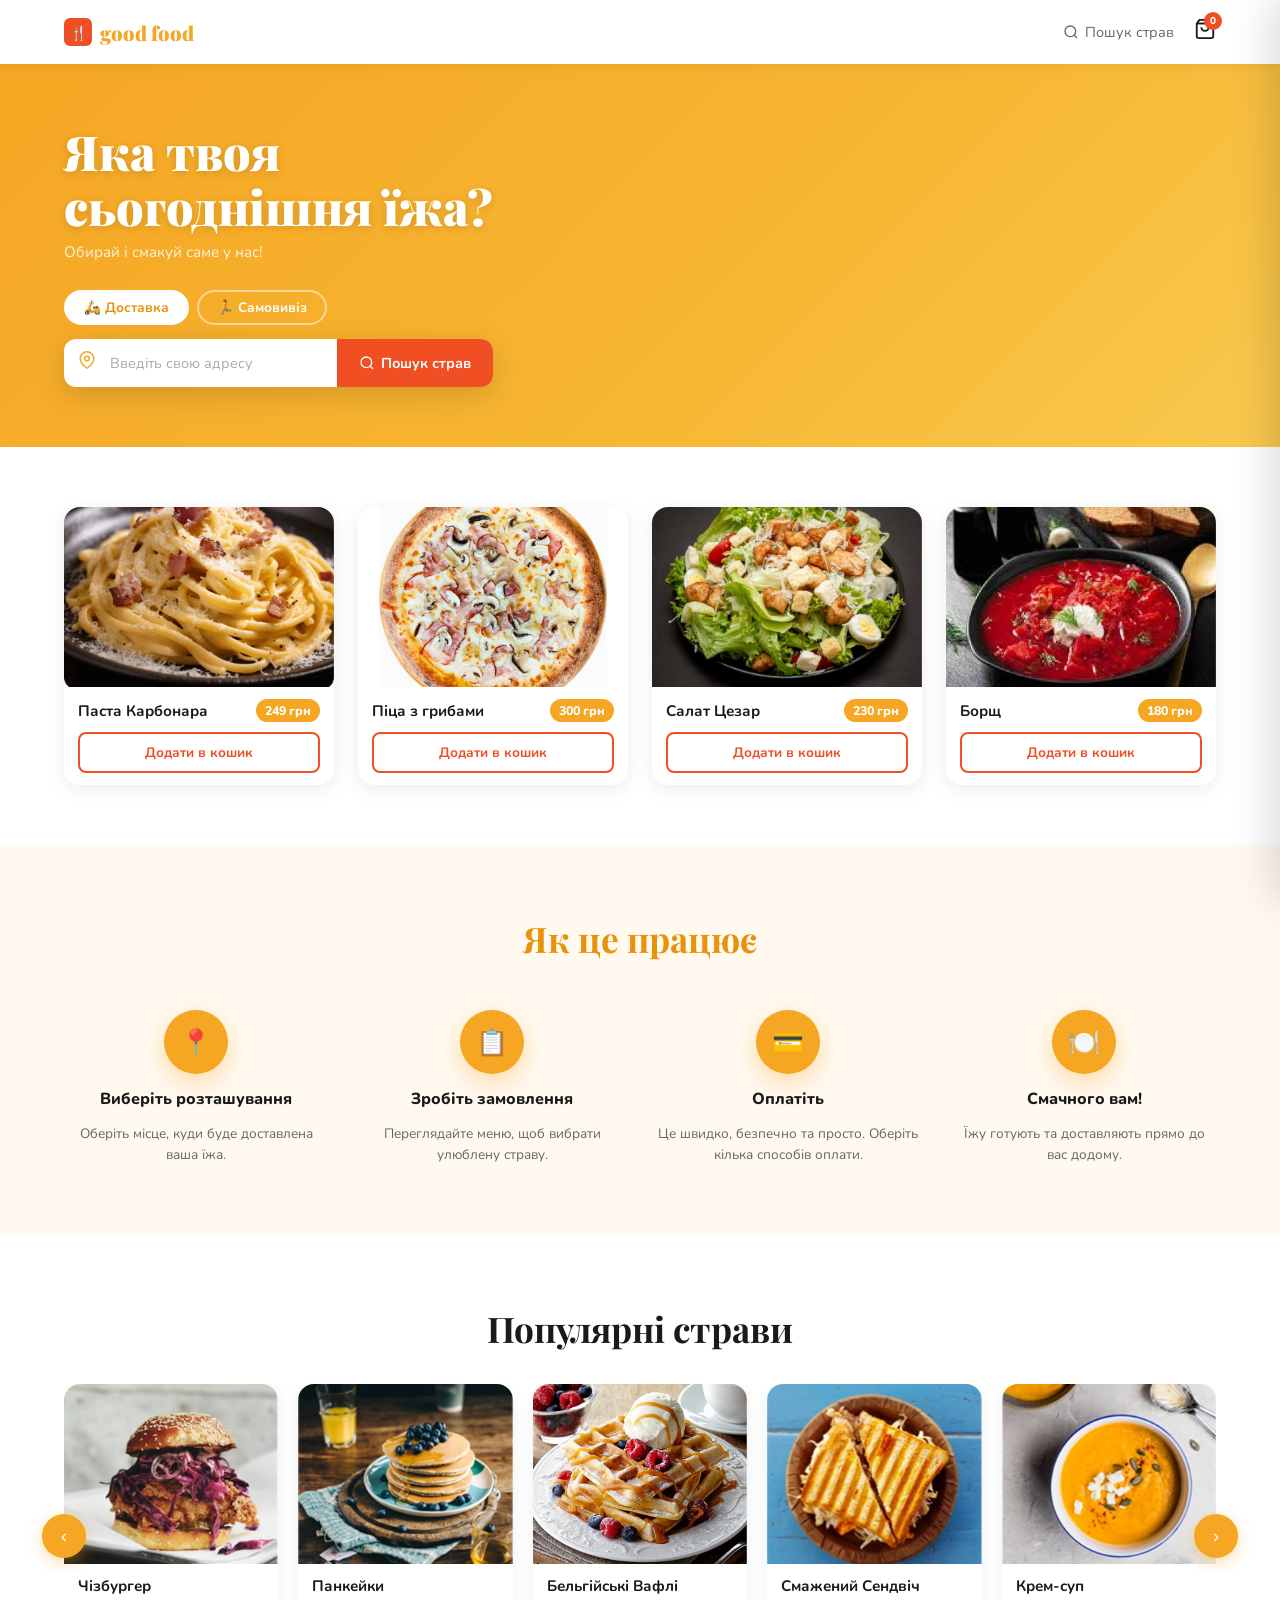
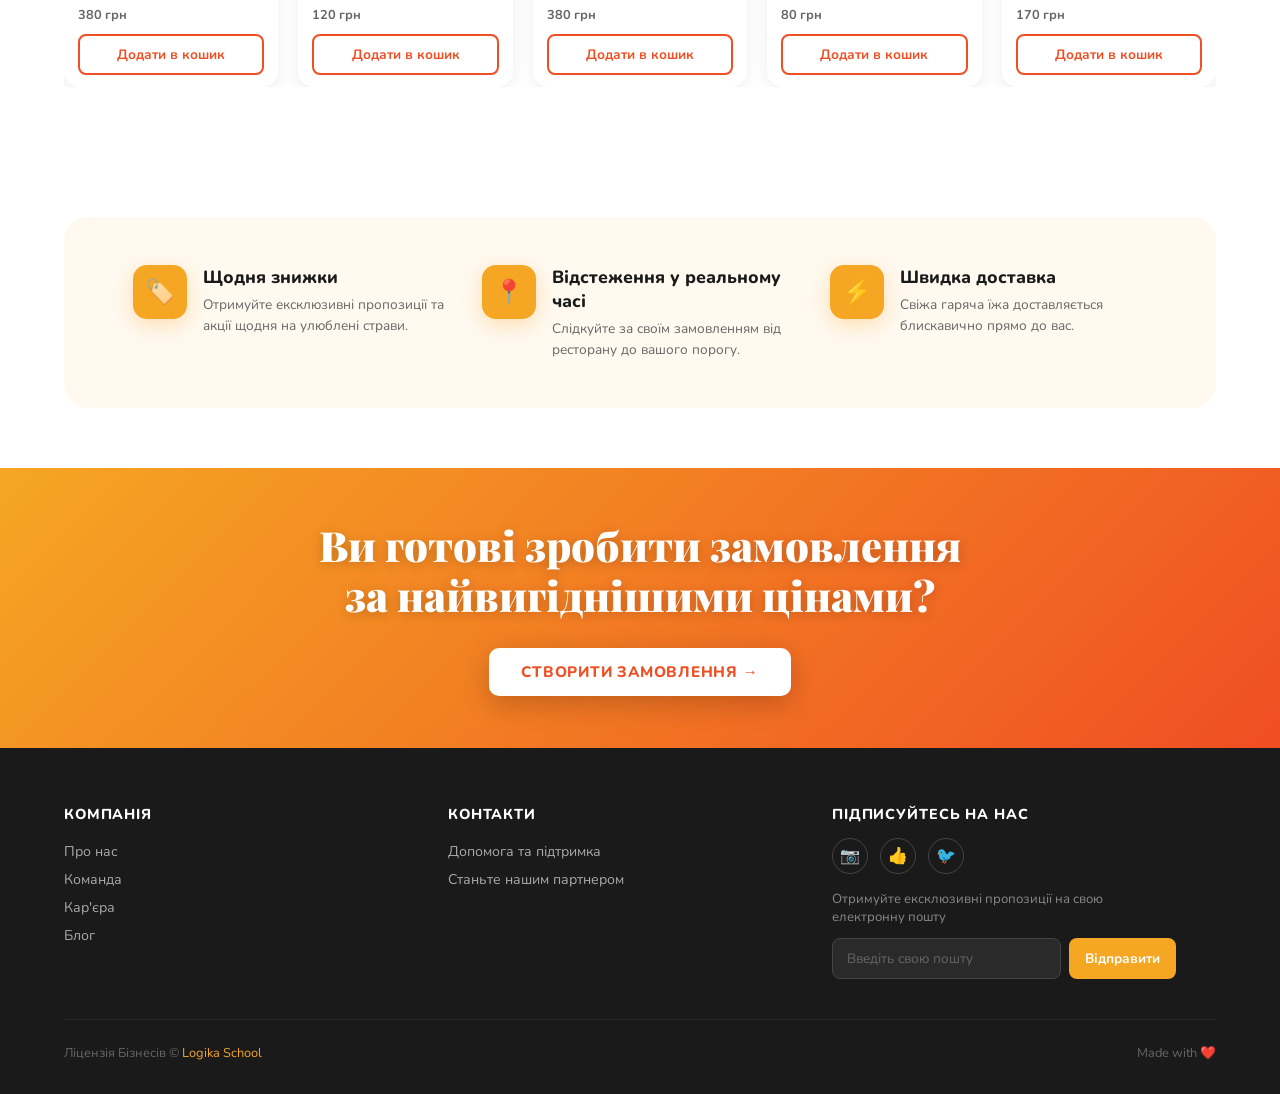
==== commit 5fed48e3: "index.html" ====
--- a/index.html
+++ b/index.html
@@ -3,12 +3,13 @@
 <head>
   <meta charset="UTF-8" />
   <meta name="viewport" content="width=device-width, initial-scale=1.0" />
-  <title>Good Food — Яка твоя сьогоднішня їжа?</title>
+  <title>Good Food</title>
   <link href="https://fonts.googleapis.com/css2?family=Nunito:wght@400;600;700;800;900&family=Playfair+Display:wght@700;900&display=swap" rel="stylesheet" />
   <link rel="stylesheet" href="style.css" />
 </head>
 <body>
 
+<!-- NAVBAR -->
 <nav>
   <a class="logo" href="#">
     <span class="logo-icon">🍴</span>
@@ -19,13 +20,33 @@
       <svg width="16" height="16" fill="none" stroke="currentColor" stroke-width="2" viewBox="0 0 24 24"><circle cx="11" cy="11" r="8"/><path d="m21 21-4.35-4.35"/></svg>
       Пошук страв
     </div>
-    <div class="nav-cart">
+    <div class="nav-cart" id="cart-icon">
       <svg width="22" height="22" fill="none" stroke="currentColor" stroke-width="2" viewBox="0 0 24 24"><path d="M6 2 3 6v14a2 2 0 0 0 2 2h14a2 2 0 0 0 2-2V6l-3-4Z"/><line x1="3" y1="6" x2="21" y2="6"/><path d="M16 10a4 4 0 0 1-8 0"/></svg>
-      <div class="cart-badge">0</div>
+      <div class="cart-badge" id="cart-badge">0</div>
     </div>
   </div>
 </nav>
 
+<!-- CART DRAWER -->
+<div class="cart-overlay" id="cart-overlay"></div>
+<div class="cart-drawer" id="cart-drawer">
+  <div class="cart-header">
+    <h2>🛒 Кошик</h2>
+    <button id="cart-close">&times;</button>
+  </div>
+  <div class="cart-items" id="cart-items">
+    <p class="cart-empty">🍽️ Кошик порожній</p>
+  </div>
+  <div class="cart-footer" id="cart-footer" style="display:none">
+    <div class="cart-total-row">
+      <span>Разом:</span>
+      <strong id="cart-total">0 грн</strong>
+    </div>
+    <button class="cart-checkout-btn">Оформити замовлення →</button>
+  </div>
+</div>
+
+<!-- HERO -->
 <section class="hero">
   <div class="hero-content">
     <h1>Яка твоя<br>сьогоднішня їжа?</h1>
@@ -47,38 +68,23 @@
   </div>
 </section>
 
-<!-- Featured: картки рендеряться з products.json -->
+<!-- FEATURED -->
 <section class="section">
   <div class="dishes-grid" id="featured-grid"></div>
 </section>
 
+<!-- HOW IT WORKS -->
 <section class="how-section">
   <h2 class="section-title">Як це працює</h2>
   <div class="steps-grid">
-    <div class="step">
-      <div class="step-icon">📍</div>
-      <h3>Виберіть розташування</h3>
-      <p>Оберіть місце, куди буде доставлена ваша їжа.</p>
-    </div>
-    <div class="step">
-      <div class="step-icon">📋</div>
-      <h3>Зробіть замовлення</h3>
-      <p>Переглядайте меню, щоб вибрати улюблену страву.</p>
-    </div>
-    <div class="step">
-      <div class="step-icon">💳</div>
-      <h3>Оплатіть</h3>
-      <p>Це швидко, безпечно та просто. Оберіть кілька способів оплати.</p>
-    </div>
-    <div class="step">
-      <div class="step-icon">🍽️</div>
-      <h3>Смачного вам!</h3>
-      <p>Їжу готують та доставляють прямо до вас додому.</p>
-    </div>
+    <div class="step"><div class="step-icon">📍</div><h3>Виберіть розташування</h3><p>Оберіть місце, куди буде доставлена ваша їжа.</p></div>
+    <div class="step"><div class="step-icon">📋</div><h3>Зробіть замовлення</h3><p>Переглядайте меню, щоб вибрати улюблену страву.</p></div>
+    <div class="step"><div class="step-icon">💳</div><h3>Оплатіть</h3><p>Це швидко, безпечно та просто. Оберіть кілька способів оплати.</p></div>
+    <div class="step"><div class="step-icon">🍽️</div><h3>Смачного вам!</h3><p>Їжу готують та доставляють прямо до вас додому.</p></div>
   </div>
 </section>
 
-<!-- Popular: картки рендеряться з products.json -->
+<!-- POPULAR -->
 <section class="popular-section">
   <h2 class="section-title">Популярні страви</h2>
   <div class="carousel-wrapper">
@@ -88,53 +94,34 @@
   </div>
 </section>
 
+<!-- PERKS -->
 <section class="perks-section">
   <div class="perks-banner">
-    <div class="perk">
-      <div class="perk-icon">🏷️</div>
-      <div>
-        <h3>Щодня знижки</h3>
-        <p>Отримуйте ексклюзивні пропозиції та акції щодня на улюблені страви.</p>
-      </div>
-    </div>
-    <div class="perk">
-      <div class="perk-icon">📍</div>
-      <div>
-        <h3>Відстеження у реальному часі</h3>
-        <p>Слідкуйте за своїм замовленням від ресторану до вашого порогу.</p>
-      </div>
-    </div>
-    <div class="perk">
-      <div class="perk-icon">⚡</div>
-      <div>
-        <h3>Швидка доставка</h3>
-        <p>Свіжа гаряча їжа доставляється блискавично прямо до вас.</p>
-      </div>
-    </div>
+    <div class="perk"><div class="perk-icon">🏷️</div><div><h3>Щодня знижки</h3><p>Отримуйте ексклюзивні пропозиції та акції щодня на улюблені страви.</p></div></div>
+    <div class="perk"><div class="perk-icon">📍</div><div><h3>Відстеження у реальному часі</h3><p>Слідкуйте за своїм замовленням від ресторану до вашого порогу.</p></div></div>
+    <div class="perk"><div class="perk-icon">⚡</div><div><h3>Швидка доставка</h3><p>Свіжа гаряча їжа доставляється блискавично прямо до вас.</p></div></div>
   </div>
 </section>
 
+<!-- CTA -->
 <section class="cta-section">
   <div class="cta-bg"></div>
   <div class="cta-content">
     <h2>Ви готові зробити замовлення<br>за найвигіднішими цінами?</h2>
-    <button class="cta-btn">Створити замовлення &rarr;</button>
+    <button class="cta-btn">Створити замовлення →</button>
   </div>
 </section>
 
+<!-- FOOTER -->
 <footer>
   <div class="footer-grid">
     <div class="footer-col">
       <h4>Компанія</h4>
-      <a href="#">Про нас</a>
-      <a href="#">Команда</a>
-      <a href="#">Кар'єра</a>
-      <a href="#">Блог</a>
+      <a href="#">Про нас</a><a href="#">Команда</a><a href="#">Кар'єра</a><a href="#">Блог</a>
     </div>
     <div class="footer-col">
       <h4>Контакти</h4>
-      <a href="#">Допомога та підтримка</a>
-      <a href="#">Станьте нашим партнером</a>
+      <a href="#">Допомога та підтримка</a><a href="#">Станьте нашим партнером</a>
     </div>
     <div class="footer-col">
       <h4>Підписуйтесь на нас</h4>
@@ -157,73 +144,43 @@
 </footer>
 
 <script>
-  // ─── Завантаження продуктів з JSON ───
-  let cartCount = 0;
-  const badge = document.querySelector('.cart-badge');
+// Рендер карток з JSON
+function cardHTML(p, showBadge) {
+  return `
+    <div class="dish-card">
+      <img class="dish-img" src="${p.image}" alt="${p.name}" />
+      <div class="dish-info">
+        <div class="dish-meta">
+          <span class="dish-name">${p.name}</span>
+          ${showBadge ? `<span class="dish-price">${p.price} грн</span>` : ''}
+        </div>
+        ${!showBadge ? `<p style="font-size:.8rem;color:var(--gray);margin-bottom:10px;font-weight:700;">${p.price} грн</p>` : ''}
+        <button class="add-btn"
+          onclick="addToCart(${p.id}, '${p.name}', ${p.price}, '${p.image}'); this.textContent='✓ Додано!'; this.style.background='var(--red-orange)'; this.style.color='white'; setTimeout(() => { this.textContent='Додати в кошик'; this.style.background=''; this.style.color=''; }, 1200)">
+          Додати в кошик
+        </button>
+      </div>
+    </div>`;
+}
 
-  function createFeaturedCard(p) {
-    return `
-      <div class="dish-card">
-        <img class="dish-img" src="${p.image}" alt="${p.name}" />
-        <div class="dish-info">
-          <div class="dish-meta">
-            <span class="dish-name">${p.name}</span>
-            <span class="dish-price">${p.price} грн</span>
-          </div>
-          <button class="add-btn">Додати в кошик</button>
-        </div>
-      </div>`;
-  }
+fetch('products.json')
+  .then(r => r.json())
+  .then(data => {
+    document.getElementById('featured-grid').innerHTML   = data.featured.map(p => cardHTML(p, true)).join('');
+    document.getElementById('popular-carousel').innerHTML = data.popular.map(p => cardHTML(p, false)).join('');
+  });
 
-  function createPopularCard(p) {
-    return `
-      <div class="dish-card">
-        <img class="dish-img" src="${p.image}" alt="${p.name}" />
-        <div class="dish-info">
-          <div class="dish-meta">
-            <span class="dish-name">${p.name}</span>
-          </div>
-          <p style="font-size:.8rem;color:var(--gray);margin-bottom:10px;font-weight:700;">${p.price} грн</p>
-          <button class="add-btn">Додати в кошик</button>
-        </div>
-      </div>`;
-  }
+// Delivery tabs
+document.querySelectorAll('.tab-btn').forEach(btn => {
+  btn.addEventListener('click', () => {
+    document.querySelectorAll('.tab-btn').forEach(b => b.classList.remove('active'));
+    btn.classList.add('active');
+  });
+});
+</script>
 
-  function bindAddButtons() {
-    document.querySelectorAll('.add-btn').forEach(btn => {
-      btn.addEventListener('click', () => {
-        cartCount++;
-        badge.textContent = cartCount;
-        btn.textContent = '✓ Додано!';
-        btn.style.background = 'var(--red-orange)';
-        btn.style.color = 'white';
-        setTimeout(() => {
-          btn.textContent = 'Додати в кошик';
-          btn.style.background = '';
-          btn.style.color = '';
-        }, 1500);
-      });
-    });
-  }
+<!-- КОШИК -->
+<script src="cart.js"></script>
 
-  fetch('products.json')
-    .then(res => res.json())
-    .then(data => {
-      document.getElementById('featured-grid').innerHTML =
-        data.featured.map(createFeaturedCard).join('');
-      document.getElementById('popular-carousel').innerHTML =
-        data.popular.map(createPopularCard).join('');
-      bindAddButtons();
-    })
-    .catch(err => console.error('Помилка завантаження products.json:', err));
-
-  // ─── Delivery tabs ───
-  document.querySelectorAll('.tab-btn').forEach(btn => {
-    btn.addEventListener('click', () => {
-      document.querySelectorAll('.tab-btn').forEach(b => b.classList.remove('active'));
-      btn.classList.add('active');
-    });
-  });
-</script>
 </body>
 </html>
--- a/style.css
+++ b/style.css
@@ -651,3 +651,370 @@
   .footer-grid { grid-template-columns: 1fr; }
   nav { padding: 0 4%; }
 }
+
+/* ══════════════════════════════════════════
+   SEARCH OVERLAY
+══════════════════════════════════════════ */
+.search-overlay {
+  position: fixed;
+  inset: 0;
+  background: rgba(0,0,0,.55);
+  z-index: 200;
+  display: flex;
+  align-items: flex-start;
+  justify-content: center;
+  padding-top: 80px;
+  opacity: 0;
+  pointer-events: none;
+  transition: opacity .25s;
+}
+
+.search-overlay.open {
+  opacity: 1;
+  pointer-events: all;
+}
+
+.search-overlay-inner {
+  background: white;
+  border-radius: 20px;
+  width: 100%;
+  max-width: 620px;
+  padding: 32px;
+  position: relative;
+  max-height: 80vh;
+  display: flex;
+  flex-direction: column;
+  gap: 20px;
+  box-shadow: 0 24px 60px rgba(0,0,0,.2);
+  transform: translateY(-16px);
+  transition: transform .25s;
+}
+
+.search-overlay.open .search-overlay-inner {
+  transform: translateY(0);
+}
+
+.search-overlay-title {
+  font-family: 'Playfair Display', serif;
+  font-size: 1.4rem;
+  color: var(--dark);
+}
+
+.search-close {
+  position: absolute;
+  top: 16px; right: 20px;
+  background: none;
+  border: none;
+  font-size: 1.8rem;
+  cursor: pointer;
+  color: var(--gray);
+  line-height: 1;
+  transition: color .2s;
+}
+
+.search-close:hover { color: var(--red-orange); }
+
+.search-overlay-bar {
+  display: flex;
+  align-items: center;
+  gap: 12px;
+  border: 2px solid var(--orange);
+  border-radius: 12px;
+  padding: 10px 16px;
+}
+
+.search-overlay-bar svg { color: var(--orange); flex-shrink: 0; }
+
+.search-overlay-bar input {
+  flex: 1;
+  border: none;
+  outline: none;
+  font-family: 'Nunito', sans-serif;
+  font-size: 1rem;
+  color: var(--dark);
+}
+
+.search-overlay-bar input::placeholder { color: #bbb; }
+
+.search-results {
+  overflow-y: auto;
+  display: flex;
+  flex-direction: column;
+  gap: 12px;
+}
+
+.search-result-item {
+  display: flex;
+  align-items: center;
+  gap: 14px;
+  padding: 10px 12px;
+  border-radius: 12px;
+  transition: background .15s;
+}
+
+.search-result-item:hover { background: var(--cream); }
+
+.search-result-item img {
+  width: 58px;
+  height: 58px;
+  object-fit: cover;
+  border-radius: 10px;
+  flex-shrink: 0;
+}
+
+.search-result-info {
+  flex: 1;
+  display: flex;
+  flex-direction: column;
+  gap: 4px;
+}
+
+.search-result-name {
+  font-weight: 700;
+  font-size: .95rem;
+  color: var(--dark);
+}
+
+.search-result-price {
+  font-size: .85rem;
+  color: var(--orange-dark);
+  font-weight: 800;
+}
+
+.search-add-btn {
+  padding: 8px 14px;
+  border-radius: 8px;
+  border: 2px solid var(--red-orange);
+  background: transparent;
+  color: var(--red-orange);
+  font-family: 'Nunito', sans-serif;
+  font-size: .82rem;
+  font-weight: 700;
+  cursor: pointer;
+  white-space: nowrap;
+  transition: all .2s;
+}
+
+.search-add-btn:hover {
+  background: var(--red-orange);
+  color: white;
+}
+
+.search-no-results {
+  text-align: center;
+  color: var(--gray);
+  font-size: .95rem;
+  padding: 24px 0;
+}
+
+/* ══════════════════════════════════════════
+   CART DRAWER
+══════════════════════════════════════════ */
+.cart-overlay {
+  position: fixed;
+  inset: 0;
+  background: rgba(0,0,0,.45);
+  z-index: 300;
+  opacity: 0;
+  pointer-events: none;
+  transition: opacity .25s;
+}
+
+.cart-overlay.open {
+  opacity: 1;
+  pointer-events: all;
+}
+
+.cart-drawer {
+  position: fixed;
+  top: 0; right: 0;
+  height: 100vh;
+  width: 380px;
+  max-width: 95vw;
+  background: white;
+  z-index: 400;
+  display: flex;
+  flex-direction: column;
+  box-shadow: -8px 0 40px rgba(0,0,0,.15);
+  transform: translateX(100%);
+  transition: transform .3s cubic-bezier(.4,0,.2,1);
+}
+
+.cart-drawer.open {
+  transform: translateX(0);
+}
+
+.cart-header {
+  display: flex;
+  align-items: center;
+  justify-content: space-between;
+  padding: 24px 24px 20px;
+  border-bottom: 1px solid #f0f0f0;
+}
+
+.cart-header h2 {
+  font-family: 'Playfair Display', serif;
+  font-size: 1.3rem;
+}
+
+.cart-drawer-close {
+  background: none;
+  border: none;
+  font-size: 1.8rem;
+  cursor: pointer;
+  color: var(--gray);
+  line-height: 1;
+  transition: color .2s;
+}
+
+.cart-drawer-close:hover { color: var(--red-orange); }
+
+.cart-items {
+  flex: 1;
+  overflow-y: auto;
+  padding: 16px 24px;
+  display: flex;
+  flex-direction: column;
+  gap: 14px;
+}
+
+.cart-empty {
+  flex: 1;
+  display: flex;
+  flex-direction: column;
+  align-items: center;
+  justify-content: center;
+  gap: 8px;
+  color: var(--gray);
+  padding: 60px 0;
+}
+
+.cart-empty span { font-size: 3rem; }
+.cart-empty p { font-weight: 700; font-size: 1rem; }
+.cart-empty small { font-size: .85rem; }
+
+.cart-item {
+  display: flex;
+  align-items: center;
+  gap: 12px;
+  padding: 12px;
+  border-radius: 12px;
+  background: var(--cream);
+}
+
+.cart-item img {
+  width: 56px;
+  height: 56px;
+  object-fit: cover;
+  border-radius: 8px;
+  flex-shrink: 0;
+}
+
+.cart-item-info {
+  flex: 1;
+  display: flex;
+  flex-direction: column;
+  gap: 3px;
+}
+
+.cart-item-name {
+  font-size: .88rem;
+  font-weight: 700;
+  color: var(--dark);
+  line-height: 1.3;
+}
+
+.cart-item-price {
+  font-size: .82rem;
+  color: var(--orange-dark);
+  font-weight: 800;
+}
+
+.cart-item-controls {
+  display: flex;
+  align-items: center;
+  gap: 8px;
+}
+
+.qty-btn {
+  width: 28px;
+  height: 28px;
+  border-radius: 50%;
+  border: 2px solid var(--orange);
+  background: white;
+  color: var(--orange-dark);
+  font-size: 1rem;
+  font-weight: 700;
+  cursor: pointer;
+  display: flex;
+  align-items: center;
+  justify-content: center;
+  line-height: 1;
+  transition: all .15s;
+}
+
+.qty-btn:hover {
+  background: var(--orange);
+  color: white;
+}
+
+.qty-value {
+  font-weight: 800;
+  font-size: .95rem;
+  min-width: 18px;
+  text-align: center;
+}
+
+.cart-item-remove {
+  background: none;
+  border: none;
+  font-size: 1rem;
+  cursor: pointer;
+  opacity: .5;
+  transition: opacity .2s;
+  padding: 4px;
+}
+
+.cart-item-remove:hover { opacity: 1; }
+
+.cart-footer {
+  padding: 20px 24px;
+  border-top: 1px solid #f0f0f0;
+  display: flex;
+  flex-direction: column;
+  gap: 14px;
+}
+
+.cart-total {
+  display: flex;
+  justify-content: space-between;
+  align-items: center;
+  font-size: 1rem;
+}
+
+.cart-total span { color: var(--gray); font-weight: 600; }
+
+.cart-total strong {
+  font-size: 1.2rem;
+  color: var(--dark);
+  font-weight: 900;
+}
+
+.cart-checkout-btn {
+  width: 100%;
+  padding: 14px;
+  background: var(--red-orange);
+  color: white;
+  border: none;
+  border-radius: 12px;
+  font-family: 'Nunito', sans-serif;
+  font-size: 1rem;
+  font-weight: 800;
+  cursor: pointer;
+  transition: background .2s, transform .15s;
+}
+
+.cart-checkout-btn:hover {
+  background: #d94218;
+  transform: translateY(-1px);
+}
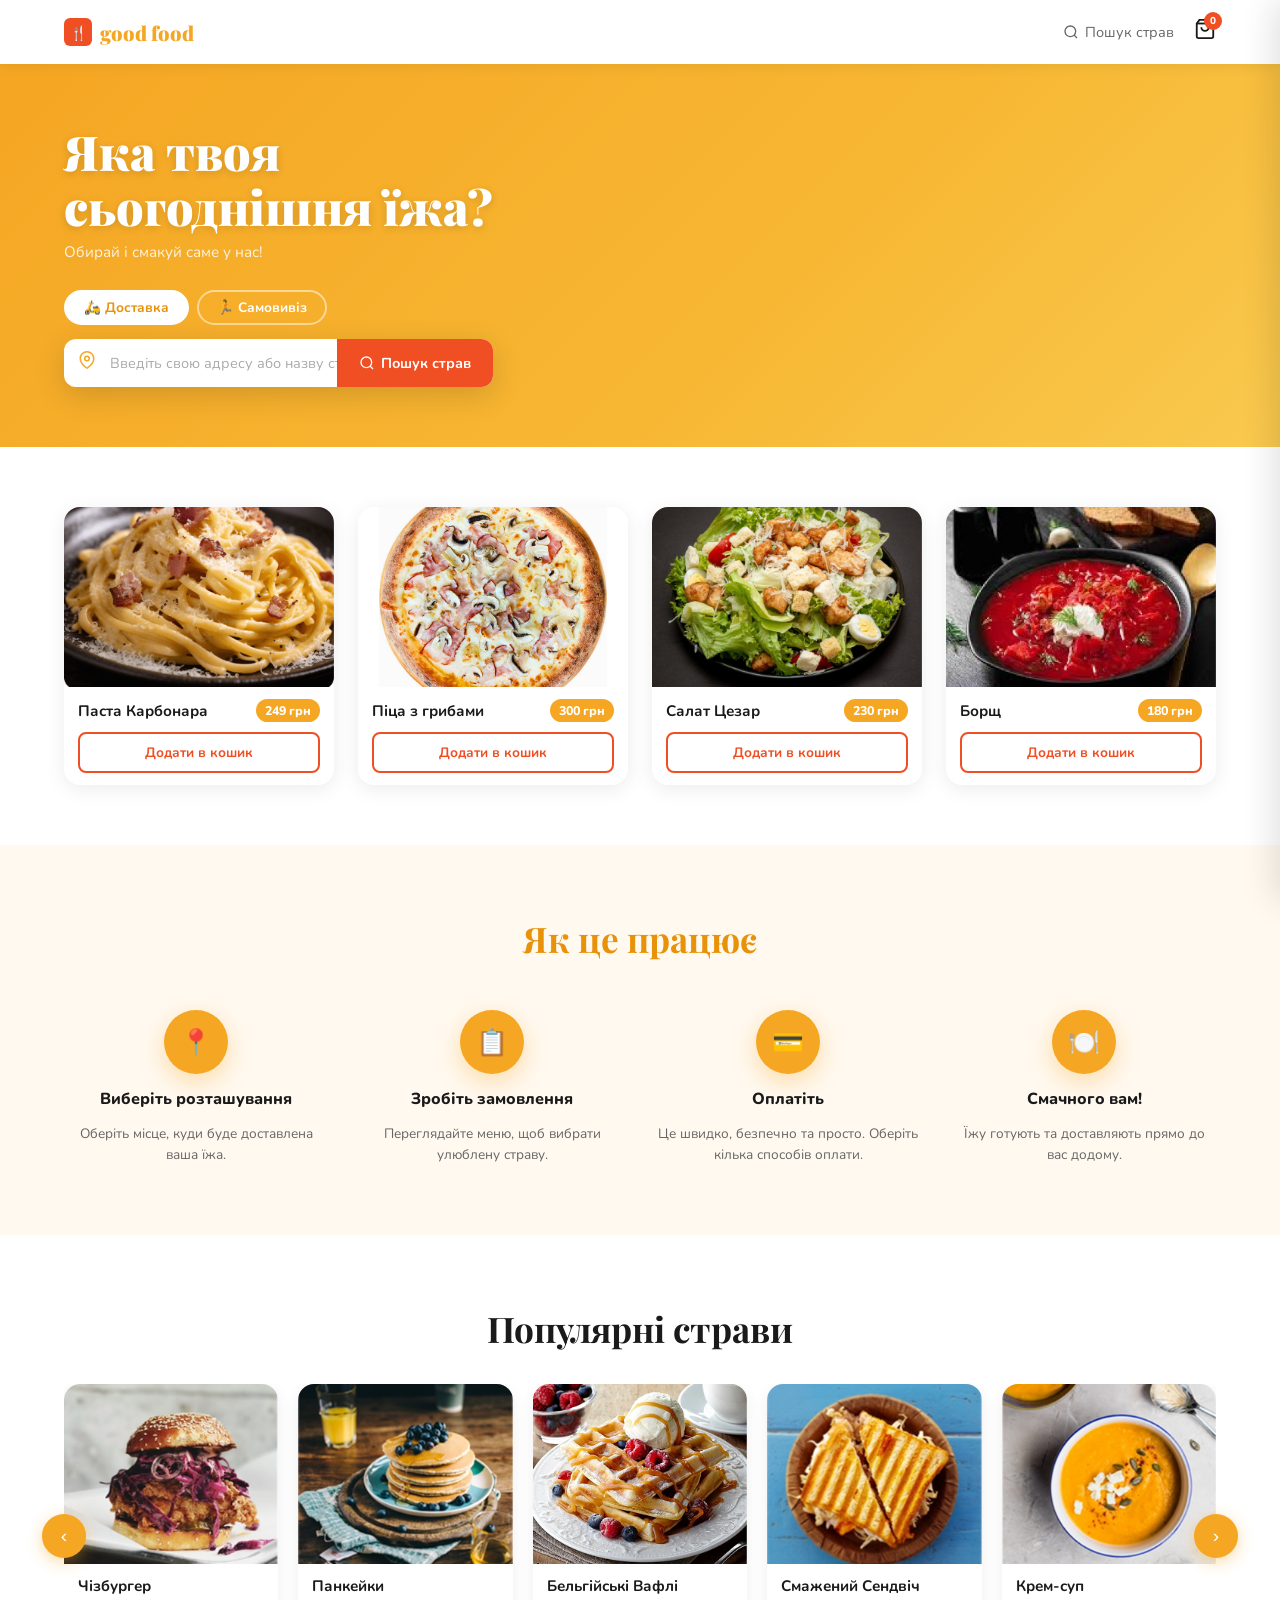
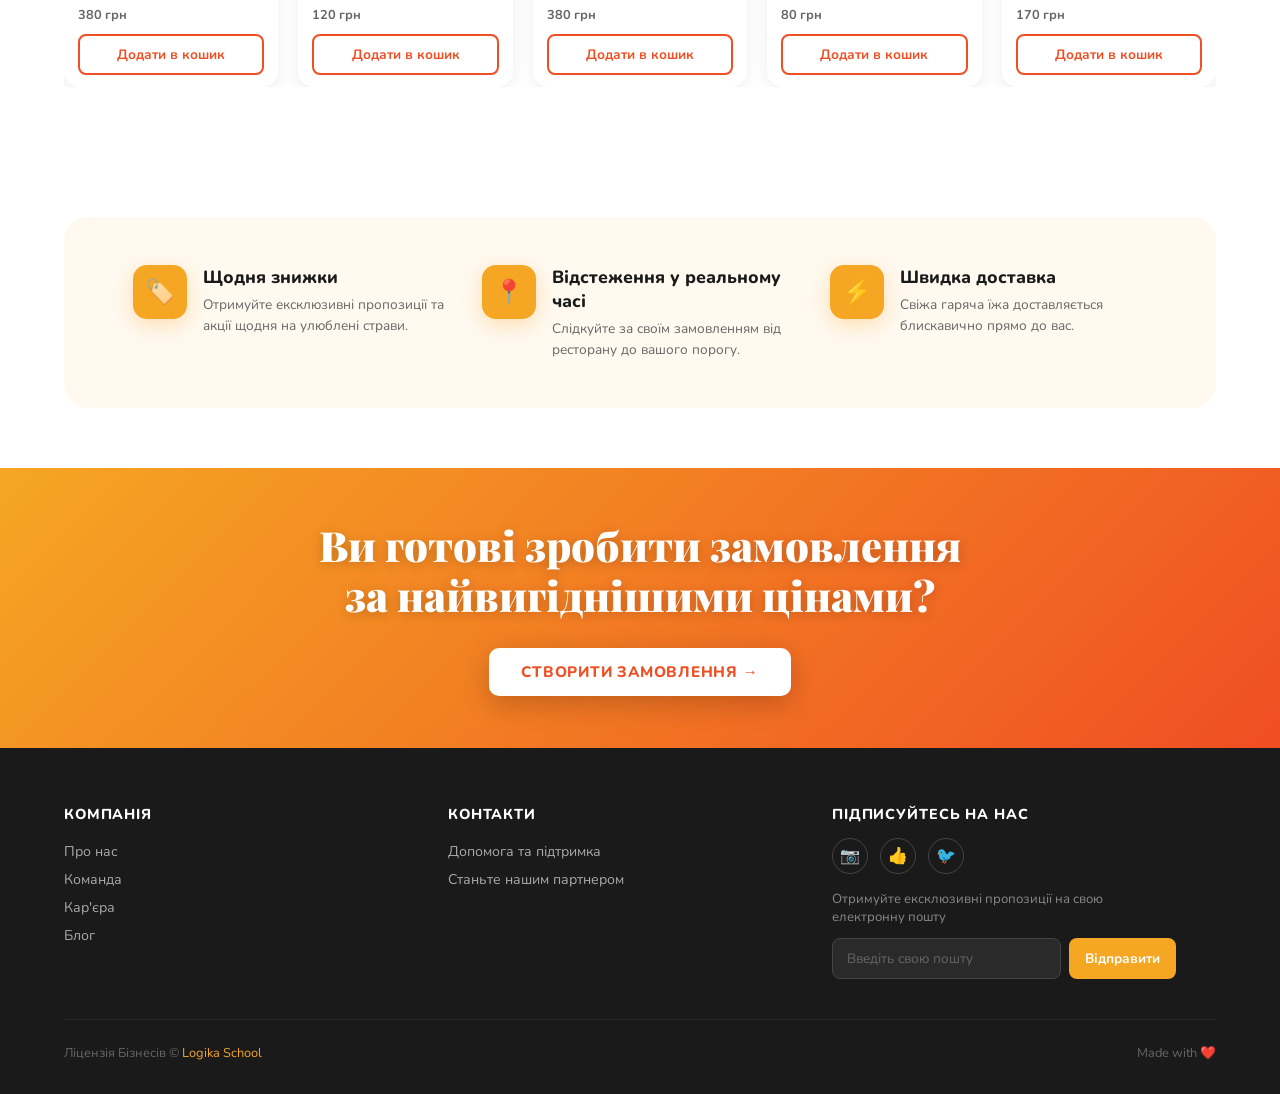
==== commit 5f475aaa: "update" ====
--- a/index.html
+++ b/index.html
@@ -3,7 +3,7 @@
 <head>
   <meta charset="UTF-8" />
   <meta name="viewport" content="width=device-width, initial-scale=1.0" />
-  <title>Good Food</title>
+  <title>Good Food — Яка твоя сьогоднішня їжа?</title>
   <link href="https://fonts.googleapis.com/css2?family=Nunito:wght@400;600;700;800;900&family=Playfair+Display:wght@700;900&display=swap" rel="stylesheet" />
   <link rel="stylesheet" href="style.css" />
 </head>
@@ -16,7 +16,7 @@
     <span>good <span>food</span></span>
   </a>
   <div class="nav-right">
-    <div class="nav-search">
+    <div class="nav-search" id="nav-search-btn">
       <svg width="16" height="16" fill="none" stroke="currentColor" stroke-width="2" viewBox="0 0 24 24"><circle cx="11" cy="11" r="8"/><path d="m21 21-4.35-4.35"/></svg>
       Пошук страв
     </div>
@@ -26,21 +26,38 @@
     </div>
   </div>
 </nav>
+
+<!-- SEARCH OVERLAY -->
+<div class="search-overlay" id="search-overlay">
+  <div class="search-overlay-inner">
+    <button class="search-close" id="search-close">&times;</button>
+    <h2 class="search-overlay-title">Пошук страв</h2>
+    <div class="search-overlay-bar">
+      <svg width="20" height="20" fill="none" stroke="currentColor" stroke-width="2" viewBox="0 0 24 24"><circle cx="11" cy="11" r="8"/><path d="m21 21-4.35-4.35"/></svg>
+      <input type="text" id="search-input" placeholder="Введіть назву страви..." autocomplete="off" />
+    </div>
+    <div class="search-results" id="search-results"></div>
+  </div>
+</div>
 
 <!-- CART DRAWER -->
 <div class="cart-overlay" id="cart-overlay"></div>
 <div class="cart-drawer" id="cart-drawer">
   <div class="cart-header">
     <h2>🛒 Кошик</h2>
-    <button id="cart-close">&times;</button>
+    <button class="cart-drawer-close" id="cart-drawer-close">&times;</button>
   </div>
   <div class="cart-items" id="cart-items">
-    <p class="cart-empty">🍽️ Кошик порожній</p>
+    <div class="cart-empty">
+      <span>🍽️</span>
+      <p>Кошик порожній</p>
+      <small>Додайте щось смачне!</small>
+    </div>
   </div>
   <div class="cart-footer" id="cart-footer" style="display:none">
-    <div class="cart-total-row">
+    <div class="cart-total">
       <span>Разом:</span>
-      <strong id="cart-total">0 грн</strong>
+      <strong id="cart-total-price">0 грн</strong>
     </div>
     <button class="cart-checkout-btn">Оформити замовлення →</button>
   </div>
@@ -59,8 +76,8 @@
       <div class="location-icon">
         <svg width="18" height="18" fill="none" stroke="currentColor" stroke-width="2" viewBox="0 0 24 24"><path d="M21 10c0 7-9 13-9 13s-9-6-9-13a9 9 0 0 1 18 0Z"/><circle cx="12" cy="10" r="3"/></svg>
       </div>
-      <input type="text" placeholder="Введіть свою адресу" />
-      <button class="search-btn">
+      <input type="text" id="hero-search-input" placeholder="Введіть свою адресу або назву страви..." autocomplete="off" />
+      <button class="search-btn" id="hero-search-btn">
         <svg width="16" height="16" fill="none" stroke="currentColor" stroke-width="2" viewBox="0 0 24 24"><circle cx="11" cy="11" r="8"/><path d="m21 21-4.35-4.35"/></svg>
         Пошук страв
       </button>
@@ -144,43 +161,162 @@
 </footer>
 
 <script>
-// Рендер карток з JSON
-function cardHTML(p, showBadge) {
-  return `
-    <div class="dish-card">
-      <img class="dish-img" src="${p.image}" alt="${p.name}" />
-      <div class="dish-info">
-        <div class="dish-meta">
-          <span class="dish-name">${p.name}</span>
-          ${showBadge ? `<span class="dish-price">${p.price} грн</span>` : ''}
+  // ══════════════════════════════
+  //  ДАНІ
+  // ══════════════════════════════
+  let allProducts = [];
+  let cart = [];
+
+  // ══════════════════════════════
+  //  КОШИК
+  // ══════════════════════════════
+  function addToCart(id) {
+    const item = cart.find(i => i.id === id);
+    item ? item.qty++ : cart.push({ id, qty: 1 });
+    updateBadge();
+    renderCart();
+  }
+
+  function changeQty(id, delta) {
+    const item = cart.find(i => i.id === id);
+    item.qty += delta;
+    if (item.qty <= 0) cart.splice(cart.indexOf(item), 1);
+    updateBadge();
+    renderCart();
+  }
+
+  function updateBadge() {
+    document.getElementById('cart-badge').textContent =
+      cart.reduce((s, i) => s + i.qty, 0);
+  }
+
+  function renderCart() {
+    const list   = document.getElementById('cart-items');
+    const footer = document.getElementById('cart-footer');
+
+    if (cart.length === 0) {
+      list.innerHTML = `<div class="cart-empty"><span>🍽️</span><p>Кошик порожній</p><small>Додайте щось смачне!</small></div>`;
+      footer.style.display = 'none';
+      return;
+    }
+
+    list.innerHTML = cart.map(i => {
+      const p = allProducts.find(p => p.id === i.id);
+      return `
+        <div class="cart-item">
+          <img src="${p.image}" alt="${p.name}" />
+          <div class="cart-item-info">
+            <span class="cart-item-name">${p.name}</span>
+            <span class="cart-item-price">${p.price} грн</span>
+          </div>
+          <div class="cart-item-controls">
+            <button class="qty-btn" onclick="changeQty(${i.id}, -1)">−</button>
+            <span class="qty-value">${i.qty}</span>
+            <button class="qty-btn" onclick="changeQty(${i.id}, +1)">+</button>
+          </div>
+        </div>`;
+    }).join('');
+
+    const total = cart.reduce((s, i) => s + allProducts.find(p => p.id === i.id).price * i.qty, 0);
+    document.getElementById('cart-total-price').textContent = total + ' грн';
+    footer.style.display = 'block';
+  }
+
+  // відкрити / закрити кошик
+  document.getElementById('cart-icon').onclick        = () => document.getElementById('cart-drawer').classList.add('open');
+  document.getElementById('cart-drawer-close').onclick = () => document.getElementById('cart-drawer').classList.remove('open');
+  document.getElementById('cart-overlay').onclick      = () => document.getElementById('cart-drawer').classList.remove('open');
+
+  // ══════════════════════════════
+  //  ПОШУК
+  // ══════════════════════════════
+  function openSearch() {
+    document.getElementById('search-overlay').classList.add('open');
+    setTimeout(() => document.getElementById('search-input').focus(), 100);
+  }
+
+  function closeSearch() {
+    document.getElementById('search-overlay').classList.remove('open');
+    document.getElementById('search-input').value = '';
+    document.getElementById('search-results').innerHTML = '';
+  }
+
+  function doSearch(query) {
+    const q = query.trim().toLowerCase();
+    const el = document.getElementById('search-results');
+    if (!q) { el.innerHTML = ''; return; }
+
+    const found = allProducts.filter(p => p.name.toLowerCase().includes(q));
+
+    el.innerHTML = found.length === 0
+      ? `<div class="search-no-results">😔 Нічого не знайдено за запитом «${query}»</div>`
+      : found.map(p => `
+          <div class="search-result-item">
+            <img src="${p.image}" alt="${p.name}" />
+            <div class="search-result-info">
+              <span class="search-result-name">${p.name}</span>
+              <span class="search-result-price">${p.price} грн</span>
+            </div>
+            <button class="search-add-btn" onclick="addToCart(${p.id}); this.textContent='✓ Додано!'; this.style.background='var(--red-orange)'; this.style.color='white'; setTimeout(() => { this.textContent='+ До кошика'; this.style.background=''; this.style.color=''; }, 1200)">
+              + До кошика
+            </button>
+          </div>`).join('');
+  }
+
+  document.getElementById('nav-search-btn').onclick  = openSearch;
+  document.getElementById('search-close').onclick    = closeSearch;
+  document.getElementById('search-overlay').onclick  = e => { if (e.target === document.getElementById('search-overlay')) closeSearch(); };
+  document.getElementById('search-input').oninput    = e => doSearch(e.target.value);
+
+  document.getElementById('hero-search-btn').onclick = () => {
+    const val = document.getElementById('hero-search-input').value;
+    openSearch();
+    setTimeout(() => { document.getElementById('search-input').value = val; doSearch(val); }, 150);
+  };
+  document.getElementById('hero-search-input').onkeydown = e => {
+    if (e.key === 'Enter') document.getElementById('hero-search-btn').click();
+  };
+
+  document.addEventListener('keydown', e => {
+    if (e.key === 'Escape') { closeSearch(); document.getElementById('cart-drawer').classList.remove('open'); }
+  });
+
+  // ══════════════════════════════
+  //  РЕНДЕР КАРТОК
+  // ══════════════════════════════
+  function cardHTML(p, showBadge) {
+    return `
+      <div class="dish-card">
+        <img class="dish-img" src="${p.image}" alt="${p.name}" />
+        <div class="dish-info">
+          <div class="dish-meta">
+            <span class="dish-name">${p.name}</span>
+            ${showBadge ? `<span class="dish-price">${p.price} грн</span>` : ''}
+          </div>
+          ${!showBadge ? `<p style="font-size:.8rem;color:var(--gray);margin-bottom:10px;font-weight:700;">${p.price} грн</p>` : ''}
+          <button class="add-btn"
+            onclick="addToCart(${p.id}); this.textContent='✓ Додано!'; this.style.background='var(--red-orange)'; this.style.color='white'; setTimeout(() => { this.textContent='Додати в кошик'; this.style.background=''; this.style.color=''; }, 1200)">
+            Додати в кошик
+          </button>
         </div>
-        ${!showBadge ? `<p style="font-size:.8rem;color:var(--gray);margin-bottom:10px;font-weight:700;">${p.price} грн</p>` : ''}
-        <button class="add-btn"
-          onclick="addToCart(${p.id}, '${p.name}', ${p.price}, '${p.image}'); this.textContent='✓ Додано!'; this.style.background='var(--red-orange)'; this.style.color='white'; setTimeout(() => { this.textContent='Додати в кошик'; this.style.background=''; this.style.color=''; }, 1200)">
-          Додати в кошик
-        </button>
-      </div>
-    </div>`;
-}
-
-fetch('products.json')
-  .then(r => r.json())
-  .then(data => {
-    document.getElementById('featured-grid').innerHTML   = data.featured.map(p => cardHTML(p, true)).join('');
-    document.getElementById('popular-carousel').innerHTML = data.popular.map(p => cardHTML(p, false)).join('');
+      </div>`;
+  }
+
+  fetch('products.json')
+    .then(r => r.json())
+    .then(data => {
+      allProducts = [...data.featured, ...data.popular];
+      document.getElementById('featured-grid').innerHTML    = data.featured.map(p => cardHTML(p, true)).join('');
+      document.getElementById('popular-carousel').innerHTML = data.popular.map(p => cardHTML(p, false)).join('');
+    });
+
+  // Delivery tabs
+  document.querySelectorAll('.tab-btn').forEach(btn => {
+    btn.addEventListener('click', () => {
+      document.querySelectorAll('.tab-btn').forEach(b => b.classList.remove('active'));
+      btn.classList.add('active');
+    });
   });
-
-// Delivery tabs
-document.querySelectorAll('.tab-btn').forEach(btn => {
-  btn.addEventListener('click', () => {
-    document.querySelectorAll('.tab-btn').forEach(b => b.classList.remove('active'));
-    btn.classList.add('active');
-  });
-});
 </script>
-
-<!-- КОШИК -->
-<script src="cart.js"></script>
-
 </body>
 </html>
--- a/style.css
+++ b/style.css
@@ -1017,4 +1017,98 @@
 .cart-checkout-btn:hover {
   background: #d94218;
   transform: translateY(-1px);
-}+}
+
+/* ─── CART DRAWER ─── */
+.cart-overlay {
+  display: none;
+  position: fixed; inset: 0;
+  background: rgba(0,0,0,.45);
+  z-index: 300;
+}
+.cart-overlay.open { display: block; }
+
+.cart-drawer {
+  position: fixed;
+  top: 0; right: 0;
+  height: 100vh; width: 360px;
+  background: white;
+  z-index: 400;
+  display: flex; flex-direction: column;
+  box-shadow: -6px 0 32px rgba(0,0,0,.12);
+  transform: translateX(100%);
+  transition: transform .3s ease;
+}
+.cart-drawer.open { transform: translateX(0); }
+
+.cart-header {
+  display: flex; align-items: center; justify-content: space-between;
+  padding: 22px 24px;
+  border-bottom: 1px solid #f0f0f0;
+}
+.cart-header h2 { font-family: 'Playfair Display', serif; font-size: 1.25rem; }
+.cart-header button {
+  background: none; border: none;
+  font-size: 1.8rem; cursor: pointer; color: var(--gray);
+  transition: color .2s;
+}
+.cart-header button:hover { color: var(--red-orange); }
+
+.cart-items {
+  flex: 1; overflow-y: auto;
+  padding: 16px 24px;
+  display: flex; flex-direction: column; gap: 12px;
+}
+
+.cart-empty {
+  text-align: center; color: var(--gray);
+  padding: 60px 0; font-size: .95rem;
+}
+
+.cart-item {
+  display: flex; align-items: center; gap: 12px;
+  background: var(--cream); border-radius: 12px; padding: 10px 12px;
+}
+.cart-item img {
+  width: 54px; height: 54px;
+  object-fit: cover; border-radius: 8px; flex-shrink: 0;
+}
+.cart-item-info {
+  flex: 1; display: flex; flex-direction: column; gap: 3px;
+}
+.cart-item-info span { font-size: .88rem; font-weight: 700; }
+.cart-item-info b    { font-size: .82rem; color: var(--orange-dark); }
+
+.cart-item-controls {
+  display: flex; align-items: center; gap: 8px;
+}
+.cart-item-controls button {
+  width: 28px; height: 28px; border-radius: 50%;
+  border: 2px solid var(--orange);
+  background: white; color: var(--orange-dark);
+  font-size: 1rem; font-weight: 700;
+  cursor: pointer; transition: all .15s;
+}
+.cart-item-controls button:hover { background: var(--orange); color: white; }
+.cart-item-controls span { font-weight: 800; min-width: 16px; text-align: center; }
+
+.cart-footer {
+  padding: 18px 24px;
+  border-top: 1px solid #f0f0f0;
+  display: flex; flex-direction: column; gap: 12px;
+}
+.cart-total-row {
+  display: flex; justify-content: space-between; align-items: center;
+}
+.cart-total-row span { color: var(--gray); font-weight: 600; }
+.cart-total-row strong { font-size: 1.2rem; font-weight: 900; }
+
+.cart-checkout-btn {
+  width: 100%; padding: 14px;
+  background: var(--red-orange); color: white;
+  border: none; border-radius: 12px;
+  font-family: 'Nunito', sans-serif;
+  font-size: 1rem; font-weight: 800; cursor: pointer;
+  transition: background .2s;
+}
+.cart-checkout-btn:hover { background: #d94218; }
